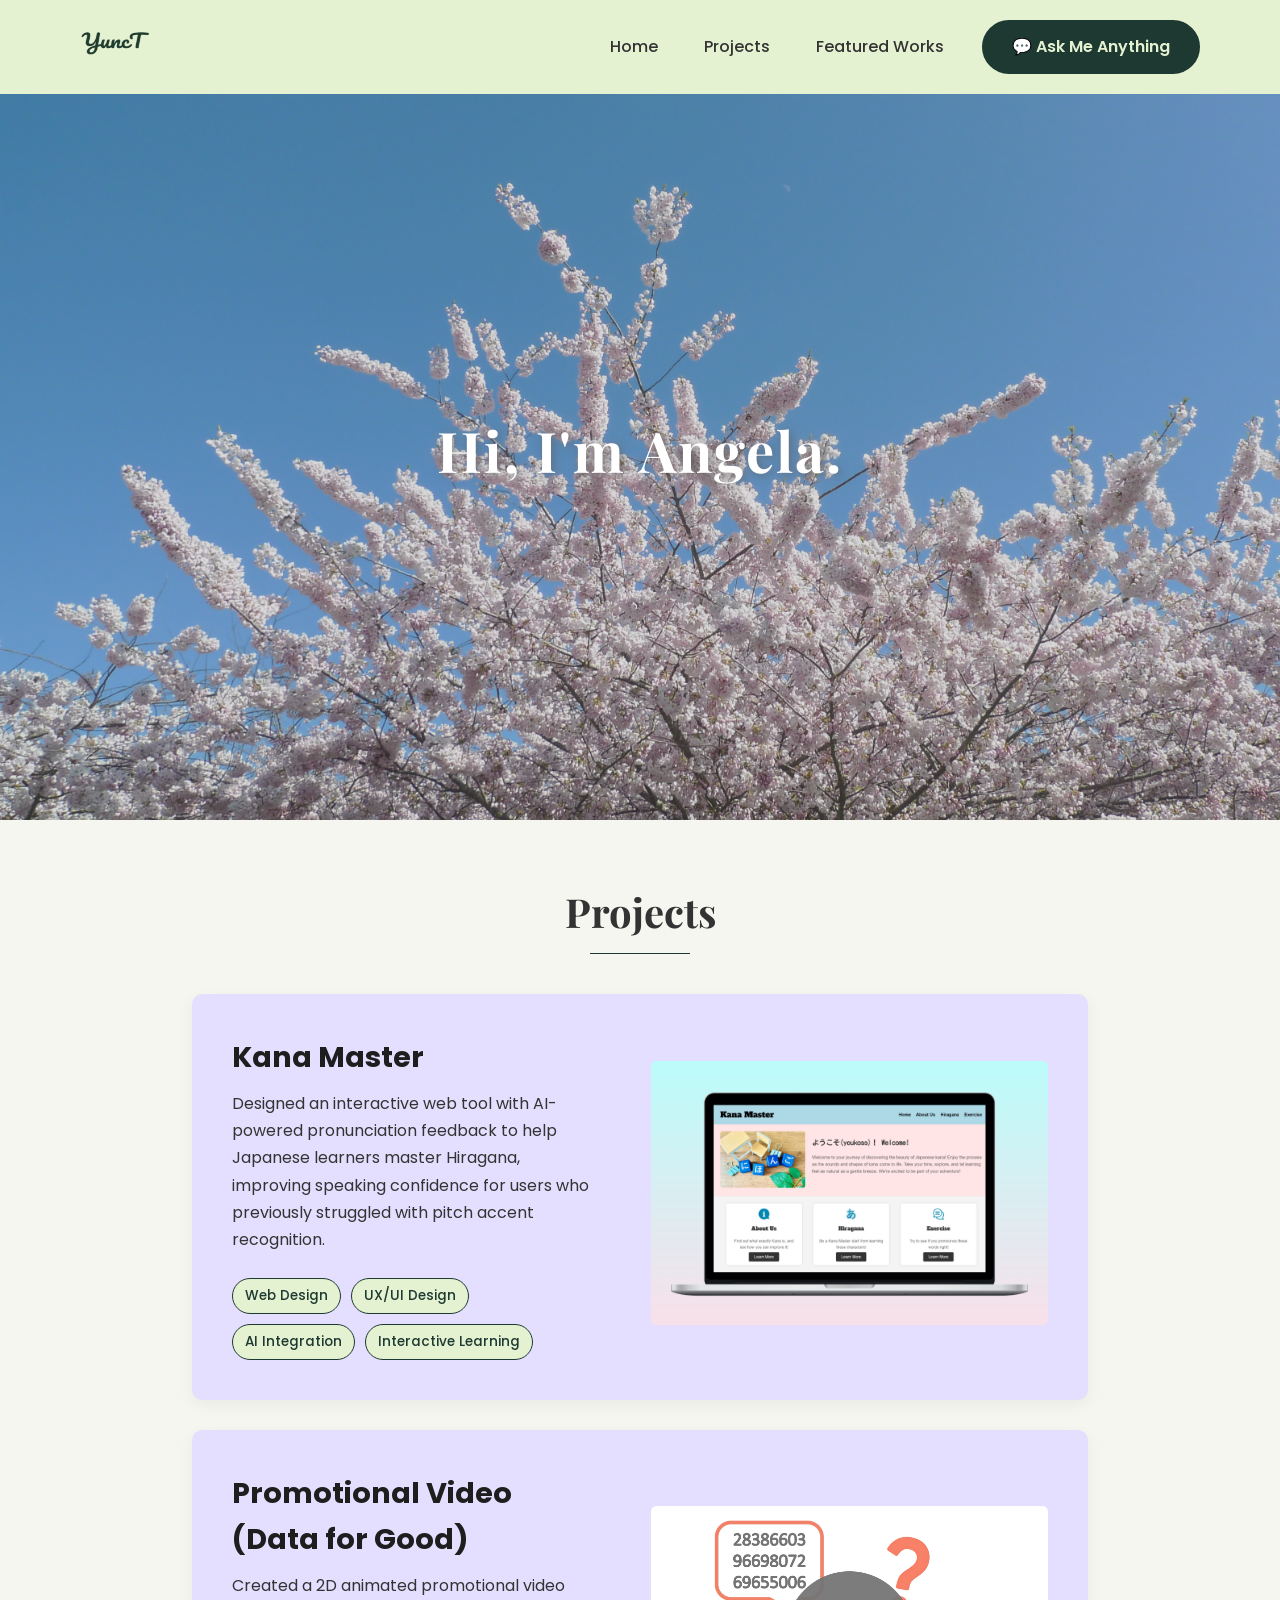
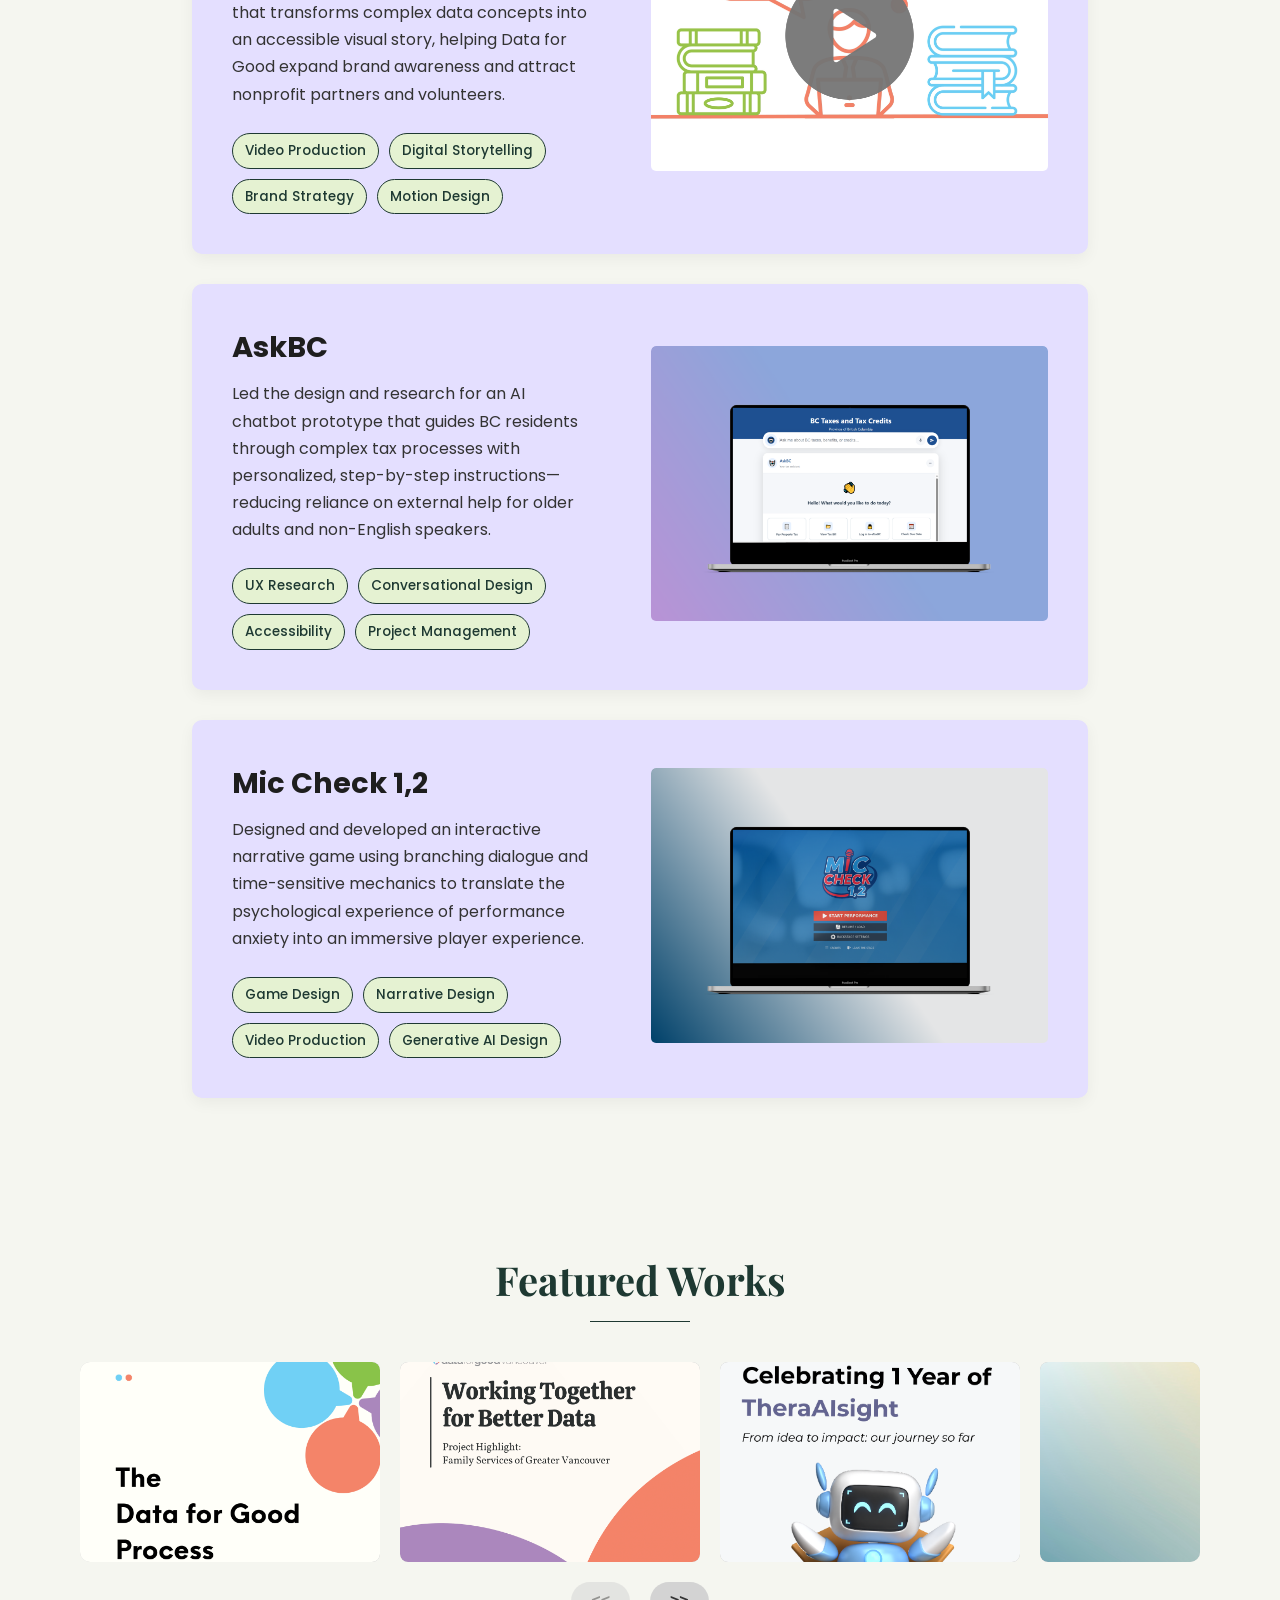
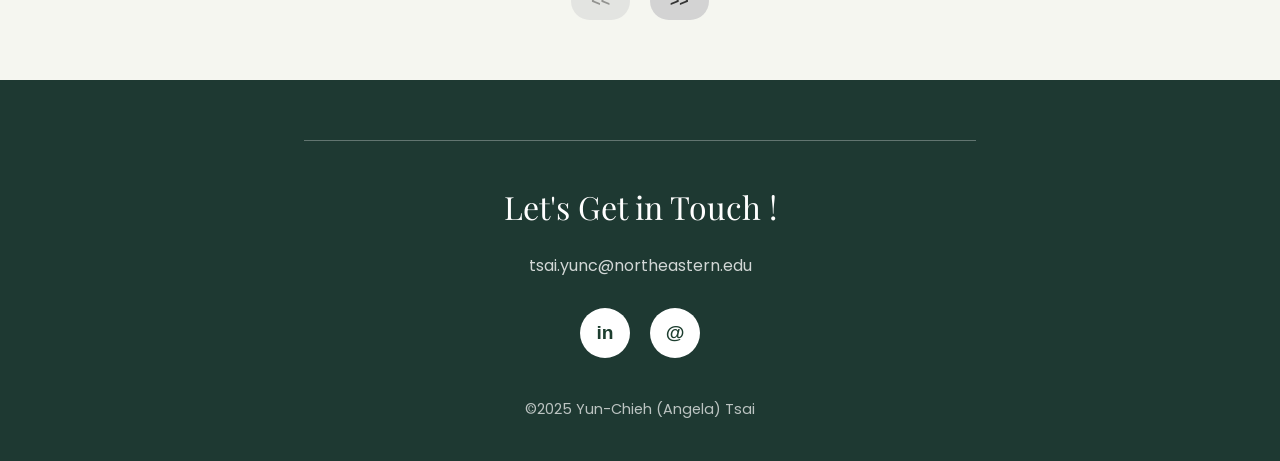
==== index.html @ 4c298e4b "Add AI chatbot feature with resume and LinkedIn integration" ====
<!DOCTYPE html>
<html lang="en">
<head>
    <meta charset="UTF-8">
    <meta name="viewport" content="width=device-width, initial-scale=1.0">
    <title>Yun-Chieh (Angela) Portfolio</title>
    <link rel="stylesheet" href="index_style.css">
    <link rel="stylesheet" href="https://fonts.googleapis.com/css2?family=Playfair+Display:wght@400;500;600;700&family=Poppins:wght@300;400;500;600&display=swap">
</head>
<body>
    <!-- Navigation -->
    <header>
        <div class="logo"><a href="index.html"><img src="Pic/logo_yt.png" alt="YuncT"></a></div>
        <nav>
            <ul>
                <li><a href="index.html">Home</a></li>
                <li><a href="#projects">Projects</a></li>
                <li><a href="#featured-works">Featured Works</a></li>
            </ul>
            <a href="about/chatbot.html" class="cta-nav-button">💬 Ask Me Anything</a>
        </nav>
    </header>

    <!-- Hero Section -->
    <section id="hero" class="hero">
        <div class="hero-content">
            <h1>Hi, I'm Angela.</h1>
        </div>
    </section>

    <!-- Projects Section -->
    <section id="projects" class="projects">
        <h2>Projects</h2>
        
<!-- Project 1: Kana Master -->
<div class="project-card animate-on-scroll">
    <div class="project-info">
        <h3>Kana Master</h3>
        <p>Designed an interactive web tool with AI-powered pronunciation feedback to help Japanese learners master Hiragana, improving speaking confidence for users who previously struggled with pitch accent recognition.</p>
        <div class="project-tags">
            <span class="tag">Web Design</span>
            <span class="tag">UX/UI Design</span>
            <span class="tag">AI Integration</span>
            <span class="tag">Interactive Learning</span>
        </div>
    </div>
    <div class="project-image">
        <div class="image-overlay">
            <img src="Pic/kanamaster.png" alt="Kana Master Web">
            <div class="overlay-content">
                <a href="project1/project1.html" class="overlay-btn">View Project</a>
            </div>
        </div>
    </div>
</div>

<!-- Project 2: Promotional Video (Data for Good) -->
<div class="project-card animate-on-scroll">
    <div class="project-info">
        <h3>Promotional Video<br>(Data for Good)</h3>
        <p>Created a 2D animated promotional video that transforms complex data concepts into an accessible visual story, helping Data for Good expand brand awareness and attract nonprofit partners and volunteers.</p>
        <div class="project-tags">
            <span class="tag">Video Production</span>
            <span class="tag">Digital Storytelling</span>
            <span class="tag">Brand Strategy</span>
            <span class="tag">Motion Design</span>
        </div>
    </div>
    <div class="project-image">
        <div class="image-overlay">
            <img src="Pic/promotional_ani.png" alt="Promotional Video">
            <div class="overlay-content">
                <a href="project2/project2.html" class="overlay-btn">View Project</a>
            </div>
        </div>
    </div>
</div>

<!-- Project 3: AskBC -->
<div class="project-card animate-on-scroll">
    <div class="project-info">
        <h3>AskBC</h3>
        <p>Led the design and research for an AI chatbot prototype that guides BC residents through complex tax processes with personalized, step-by-step instructions—reducing reliance on external help for older adults and non-English speakers.</p>
        <div class="project-tags">
            <span class="tag">UX Research</span>
            <span class="tag">Conversational Design</span>
            <span class="tag">Accessibility</span>
            <span class="tag">Project Management</span>
        </div>
    </div>
    <div class="project-image">
        <div class="image-overlay">
            <img src="project3/askbc.png" alt="AskBC">
            <div class="overlay-content">
                <a href="project3/project3.html" class="overlay-btn">View Project</a>
            </div>
        </div>
    </div>
</div>

<!-- Project 4: Mic Check 1,2 -->
<div class="project-card animate-on-scroll">
    <div class="project-info">
        <h3>Mic Check 1,2</h3>
        <p>Designed and developed an interactive narrative game using branching dialogue and time-sensitive mechanics to translate the psychological experience of performance anxiety into an immersive player experience.</p>
        <div class="project-tags">
            <span class="tag">Game Design</span>
            <span class="tag">Narrative Design</span>
            <span class="tag">Video Production</span>
            <span class="tag">Generative AI Design</span>
        </div>
    </div>
    <div class="project-image">
        <div class="image-overlay">
            <img src="project4/mic_check.png" alt="Mic Check 1,2">
            <div class="overlay-content">
                <a href="project4/project4.html" class="overlay-btn">View Project</a>
            </div>
        </div>
    </div>
</div>

    </section>

    <!-- Featured Works Section -->
    <section id="featured-works" class="featured-works">
        <h2>Featured Works</h2>
        
        <div class="works-carousel">
            <div class="carousel-container">
                <div class="works-track" id="worksTrack">
                    <!-- Works will be dynamically generated -->
                </div>
            </div>
            
            <div class="carousel-navigation">
                <button class="nav-btn prev-btn" id="prevBtn"><<</button>
                <button class="nav-btn next-btn" id="nextBtn">>></button>
            </div>
        </div>
    </section>

    <!-- Featured Works Modal -->
    <div class="modal-overlay" id="modalOverlay">
        <div class="modal-content">
            <button class="modal-close" id="modalClose">×</button>
            
            <div class="modal-main">
                <div class="modal-left">
                    <div class="modal-image-container">
                        <img class="modal-image" id="modalImage" src="" alt="">
                        <button class="image-nav prev-image" id="prevImage">‹</button>
                        <button class="image-nav next-image" id="nextImage">›</button>
                    </div>
                </div>
                
                <div class="modal-right">
                    <h3 class="modal-title" id="modalTitle"></h3>
                    <div class="client-pill">Linkedin Post</div>
                    <p class="modal-description" id="modalDescription"></p>
                    
                    <a class="modal-link" id="modalLink" href="" target="_blank"></a>
                </div>
            </div>
            
            <div class="modal-bottom">
                <button class="modal-nav prev-work" id="prevWork"><< Prev Work</button>
                <button class="modal-nav next-work" id="nextWork">Next Work >></button>
            </div>
        </div>
    </div>

    <!-- Footer -->
    <footer>
        <div class="footer-divider"></div>
        <h3>Let's Get in Touch !</h3>
        <div class="email">tsai.yunc@northeastern.edu</div>
        <div class="social-links">
            <a href="https://www.linkedin.com/in/yun-chieh-angela-tsai-b6687b327" class="social-link linkedin-icon">in</a>
            <a href="mailto:tsai.yunc@northeastern.edu" class="social-link email-icon">@</a>
        </div>
        <div class="copyright">©2025 Yun-Chieh (Angela) Tsai</div>
    </footer>

    <script src="autohideheader.js"></script>
    <script src="scrollanimation.js"></script>
    <script src="featured-works.js"></script>
</body>
</html>
---- index_style.css ----
/* Global Styles */
* {
    margin: 0;
    padding: 0;
    box-sizing: border-box;
}

body {
    font-family: 'Poppins', sans-serif;
    line-height: 1.6;
    color: #333;
    max-width: 1920px;
    margin: 0 auto;
    background-color: #f5f6f0;
}

h1, h2 {
    font-family: 'Playfair Display', serif;
    font-weight: 700;
}

ul {
    list-style-type: none;
}

a {
    text-decoration: none;
    color: inherit;
}

/* Header and Navigation */
header {
    display: flex;
    justify-content: space-between;
    align-items: center;
    padding: 20px 80px;
    background-color:  #e5f2d2;
    position: fixed;
    width: 100%;
    top: 0;
    z-index: 100;
    transition: top 0.3s ease-in-out;
}

.header--hidden {
    top: -100px;
}

.logo {
    font-family: 'Playfair Display', serif;
    font-size: 24px;
    font-weight: 700;
    font-style: italic;
    color: #1e3932;
}

.logo img {
    width: 70px;
    height: 30px;
    align-items: center;
    justify-content: center;
}

nav {
    display: flex;
    align-items: center;
    gap: 30px;  /* nav links 和 CTA button 之間的間距 */
}

nav ul {
    display: flex;
    gap: 30px;
}

nav ul li a {
    padding: 8px;
    font-weight: 500;
}

nav ul li a:hover {
    color: #1e3932;
}

.cta-nav-button {
    background-color: #1e3932;
    color: #e5f2d2;
    padding: 12px 28px;
    border-radius: 30px;
    font-weight: 600;
    text-decoration: none;
    border: 2px solid #1e3932;
    transition: all 0.3s ease;
    white-space: nowrap;  
}

.cta-nav-button:hover {
    background-color: #e5f2d2;  
    color: #1e3932; 
    transform: translateY(-2px);
    box-shadow: 0 4px 12px rgba(30, 57, 50, 0.2);
}

/* Hero Section */
.hero {
    height: 100vh;
    display: flex;
    align-items: center;
    justify-content: center;
    background-image: url(Pic/background.jpg);
    background-attachment: fixed; 
    background-size: cover;
    padding: 0 80px;
    position: relative;
}


.hero::before {
    content: '';
    position: absolute;
    top: 0;
    left: 0;
    right: 0;
    bottom: 0;
    background: rgba(110, 110, 110, 0.256); 
    z-index: 1;
}

.hero-content {
    text-align: center;
    position: relative;
    z-index: 2;  
}

.hero h1 {
    font-size: 3.5rem;
    color: #ffffff;
    text-shadow: 2px 2px 8px rgba(100, 100, 100, 0.7);  
    letter-spacing: 2px;
}


/* Projects Section */
.projects {
    padding: 60px 80px;
    background-color: #f5f6f0;
    position: relative;
    z-index: 10; 
    margin-top: -80px;  
}

.projects h2 {
    font-size: 2.5rem;
    margin-bottom: 40px;
    text-align: center;
    position: relative;
    padding-bottom: 10px;
}

.projects h2:after {
    content: "";
    position: absolute;
    bottom: 0;
    left: 50%;
    transform: translateX(-50%);
    width: 100px;
    height: 1px;
    background-color: #1e3932;
}

.project-card {
    width: 80%;         
    max-width: 1000px;   
    margin: 0 auto 30px;
    display: flex;
    background-color: #e4dfff;
    border-radius: 10px;
    overflow: hidden;
    margin-bottom: 30px;
    box-shadow: 0 5px 15px rgba(0, 0, 0, 0.05);
}

.project-info {
    padding: 40px;
    width: 50%;
    display: flex;
    flex-direction: column;
    justify-content: center;
}

.project-info h3 {
    font-family: 'Poppins', sans-serif;
    font-size: 1.8rem;
    font-weight: 700;
    margin-bottom: 10px;
    color: #1e1e1e;
}

.project-info p {
    margin-bottom: 10px;
    color: #333;
    line-height: 1.7;
}

/* Project Tags */
.project-tags {
    display: flex;
    gap: 10px;
    flex-wrap: wrap;
    margin-top: 15px;
}

.tag {
    background-color: #e5f2d2;
    color: #1e3932;
    padding: 6px 12px;
    border-radius: 20px;
    font-size: 0.85rem;
    font-weight: 500;
    border: 1px solid #1e3932;
    transition: all 0.3s ease;
}

.tag:hover {
    background-color: #1e3932;
    color: white;
    transform: translateY(-2px);
}

.project-image {
    width: 50%;
    display: flex;
    align-items: center;
    justify-content: center;
    padding: 20px;
    margin-right: 20px;
}

.image-overlay {
    position: relative;
    overflow: hidden;
    border-radius: 5px;
    cursor: pointer;
}

.image-overlay img {
    max-width: 100%;
    border-radius: 5px;
    transition: transform 0.3s ease;
}

.overlay-content {
    position: absolute;
    top: 0;
    left: 0;
    right: 0;
    bottom: 0;
    background-color: rgba(30, 57, 50, 0.8);
    display: flex;
    align-items: center;
    justify-content: center;
    opacity: 0;
    transition: opacity 0.3s ease;
    border-radius: 5px;
}

.image-overlay:hover .overlay-content {
    opacity: 1;
}

.image-overlay:hover img {
    transform: scale(1.05);
}

.overlay-btn {
    background-color: white;
    color: #1e3932;
    padding: 12px 24px;
    border-radius: 25px;
    font-weight: 600;
    text-decoration: none;
    transition: all 0.3s ease;
    border: 2px solid white;
}

.overlay-btn:hover {
    background-color: transparent;
    color: white;
    transform: translateY(-2px);
}

/* Footer */
footer {
    background-color: #1e3932;
    color: white;
    padding: 60px 80px 40px;
    text-align: center;
}

.footer-divider {
    width: 60%;
    height: 1px;
    background-color: rgba(255, 255, 255, 0.3);
    margin: 0 auto 40px;
}

footer h3 {
    font-family: 'Playfair Display', serif;
    font-size: 2rem;
    margin-bottom: 20px;
    font-weight: 400;
}

.email {
    font-size: 1rem;
    margin-bottom: 30px;
    color: rgba(255, 255, 255, 0.8);
}

.social-links {
    display: flex;
    justify-content: center;
    gap: 20px;
    margin-bottom: 40px;
}

.social-link {
    display: flex;
    align-items: center;
    justify-content: center;
    width: 50px;
    height: 50px;
    background-color: white;
    border-radius: 50%;
    transition: transform 0.3s;
    font-size: 1.2rem;
    font-weight: 700;
    color: #1d3e2f;
}

.social-link:hover {
    transform: scale(1.1);
}

.linkedin-icon {
    font-family: 'Arial', sans-serif;
}

.email-icon {
    font-family: 'Arial', sans-serif;
}

.copyright {
    font-size: 0.9rem;
    color: rgba(255, 255, 255, 0.7);
}


.animate-on-scroll {
    opacity: 0;
    transform: translateY(50px);
    transition: all 0.8s cubic-bezier(0.25, 0.46, 0.45, 0.94);
}

/* Animation Effects */
.animate-on-scroll.animate-in {
    opacity: 1;
    transform: translateY(0);
}

/* 不同的動畫效果 */
.fade-up {
    opacity: 0;
    transform: translateY(60px);
    transition: all 0.8s ease-out;
}

.fade-up.animate-in {
    opacity: 1;
    transform: translateY(0);
}

.fade-left {
    opacity: 0;
    transform: translateX(-60px);
    transition: all 0.8s ease-out;
}

.fade-left.animate-in {
    opacity: 1;
    transform: translateX(0);
}

.fade-right {
    opacity: 0;
    transform: translateX(60px);
    transition: all 0.8s ease-out;
}

.fade-right.animate-in {
    opacity: 1;
    transform: translateX(0);
}

.scale-in {
    opacity: 0;
    transform: scale(0.8);
    transition: all 0.8s ease-out;
}

.scale-in.animate-in {
    opacity: 1;
    transform: scale(1);
}

html {
    scroll-behavior: smooth;
  }

/* Featured Works Section */
.featured-works {
    padding: 60px 80px;
    background-color: #f5f6f0;
    position: relative;
    z-index: 10;
}

.featured-works h2 {
    font-size: 2.5rem;
    margin-bottom: 40px;
    text-align: center;
    position: relative;
    padding-bottom: 10px;
    color: #1e3932;
}

.featured-works h2:after {
    content: "";
    position: absolute;
    bottom: 0;
    left: 50%;
    transform: translateX(-50%);
    width: 100px;
    height: 1px;
    background-color: #1e3932;
}

.works-carousel {
    max-width: 1200px;
    margin: 0 auto;
    position: relative;
}

.carousel-container {
    overflow: hidden;
    border-radius: 10px;
    margin-bottom: 20px;
}

.works-track {
    display: flex;
    transition: transform 0.5s ease;
    gap: 20px;
}

.work-item {
    flex: 0 0 300px;
    height: 200px;
    background-color: #d3d3d3;
    border-radius: 8px;
    position: relative;
    cursor: pointer;
    overflow: hidden;
    transition: transform 0.3s ease;
}

.work-item:hover {
    transform: scale(1.05);
}

.work-item img {
    width: 100%;
    height: 100%;
    object-fit: cover;
    border-radius: 8px;
}

.work-overlay {
    position: absolute;
    top: 0;
    left: 0;
    right: 0;
    bottom: 0;
    background: linear-gradient(to bottom, transparent 0%, rgba(0,0,0,0.7) 100%);
    display: flex;
    align-items: flex-end;
    padding: 20px;
    opacity: 0;
    transition: opacity 0.3s ease;
    border-radius: 8px;
}

.work-item:hover .work-overlay {
    opacity: 1;
}

.work-overlay h4 {
    color: white;
    font-size: 1.1rem;
    font-weight: 600;
    margin: 0;
}

.carousel-navigation {
    display: flex;
    justify-content: center;
    gap: 20px;
}

.nav-btn {
    background-color: #d3d3d3;
    border: none;
    padding: 10px 20px;
    border-radius: 25px;
    cursor: pointer;
    font-size: 1rem;
    font-weight: 600;
    color: #333;
    transition: all 0.3s ease;
}

.nav-btn:hover {
    background-color: #1e3932;
    color: white;
    transform: translateY(-2px);
}

/* Modal Styles */
.modal-overlay {
    position: fixed;
    top: 0;
    left: 0;
    width: 100%;
    height: 100%;
    background-color: rgba(0, 0, 0, 0.8);
    display: none;
    justify-content: center;
    align-items: center;
    z-index: 1000;
    padding: 20px;
}

.modal-overlay.active {
    display: flex;
}

.modal-content {
    background: #f5f6f0;  
    border-radius: 15px;
    max-width: 1000px;
    width: 100%;
    max-height: 95vh;
    overflow: hidden;
    position: relative;
    display: flex;
    flex-direction: column;
}

.modal-close {
    position: absolute;
    top: 20px;
    right: 20px;
    background: none;
    border: none;
    font-size: 2rem;
    color: #666;
    cursor: pointer;
    z-index: 1001;
    transition: color 0.3s ease;
}

.modal-close:hover {
    color: #1e3932;
}

.modal-main {
    display: flex;
    flex-direction: row;
    flex: 1;
    min-height: 500px;
}

.modal-left {
    flex: 0 0 55%;
    position: relative;
    background: white;
    display: flex;
    align-items: center;
    justify-content: center;
}

.modal-image-container {
    position: relative;
    width: 100%;
    height: 100%;
    display: flex;
    align-items: center;
    justify-content: center;
}

.modal-image {
    max-width: 100%;
    max-height: 100%;
    object-fit: contain;
    border-radius: 8px;
}

.image-nav {
    position: absolute;
    top: 50%;
    transform: translateY(-50%);
    background: rgba(0, 0, 0, 0.5);
    color: white;
    border: none;
    width: 40px;
    height: 40px;
    border-radius: 50%;
    cursor: pointer;
    font-size: 1.3rem;
    display: flex;
    align-items: center;
    justify-content: center;
    transition: background 0.3s ease;
    z-index: 10;
}

.image-nav:hover {
    background: rgba(0, 0, 0, 0.8);
}

.prev-image {
    left: 20px;
}

.next-image {
    right: 20px;
}

.modal-right {
    flex: 0 0 45%;
    padding: 40px;
    display: flex;
    flex-direction: column;
    justify-content: flex-start;
    overflow-y: auto;
    max-height: 70vh;
}

.modal-title {
    font-size: 1.8rem;
    font-weight: 700;
    color: #1e1e1e;
    margin-bottom: 20px;
    font-family: 'Poppins', sans-serif;
}

.modal-description {
    color: #333;
    line-height: 1.7;
    margin-bottom: 25px;
    font-size: 1rem;
}

.modal-link {
    color: #1e3932;
    text-decoration: none;
    font-weight: 600;
    transition: color 0.3s ease;
}

.modal-link:hover {
    color: #2d5a47;
    text-decoration: underline;
}

.modal-bottom {
    display: flex;
    justify-content: center;
    gap: 20px;
    padding: 20px;
    background-color: #f8f9fa;
    border-top: 1px solid #e9ecef;
}

.modal-nav {
    background-color: #1e3932;
    color: white;
    border: none;
    padding: 12px 24px;
    border-radius: 25px;
    cursor: pointer;
    font-weight: 600;
    transition: all 0.3s ease;
}

.modal-nav:hover {
    background-color: #2d5a47;
    transform: translateY(-2px);
}

.modal-nav:disabled {
    background-color: #ccc;
    cursor: not-allowed;
    transform: none;
}

.fw-desc {
    white-space: pre-line;
  }

.modal-right .client-pill {
    display: inline-block;
    background-color: #e7f7e0;
    color: #333;
    font-size: 0.95rem;
    font-weight: 500;
    padding: 6px 16px;
    border-radius: 30px;
    margin-bottom: 18px;
    width: fit-content;
}

.modal-right .modal-link {
    margin-top: 12px;
}

/* Responsive Modal */
@media (max-width: 768px) {
    .modal-content {
        max-width: 95vw;
        max-height: 95vh;
    }
    
    .modal-main {
        flex-direction: column;
    }
    
    .modal-left {
        flex: 0 0 auto;
        min-height: 250px;
        max-height: 40vh;
    }
    
    .modal-right {
        flex: 1;
        padding: 20px;
        max-height: 50vh;
    }
    
    .modal-title {
        font-size: 1.5rem;
    }
    
    .modal-bottom {
        flex-direction: column;
        gap: 10px;
    }
}

/* Responsive Design */
@media (max-width: 1024px) {
    .hero {
        padding: 0 40px;
    }

    .projects, .experience, .featured-works {
        padding: 60px 40px;
    }

    .project-card {
        flex-direction: column;
    }

    .project-info, .project-image {
        width: 100%;
    }
}

@media (max-width: 768px) {
    header {
        padding: 20px 40px;
    }

    .hero h1 {
        font-size: 2.5rem;
    }
    
    nav ul {
        gap: 20px;
    }

    .projects h2, .experience h2, .featured-works h2 {
        font-size: 2rem;
    }

    .project-info {
        padding: 30px;
    }

    footer {
        padding: 40px;
    }
}

@media (max-width: 480px) {
    header {
        flex-direction: column;
        gap: 20px;
    }

    .hero h1 {
        font-size: 2rem;
    }

    .project-info h3 {
        font-size: 1.5rem;
    }
}
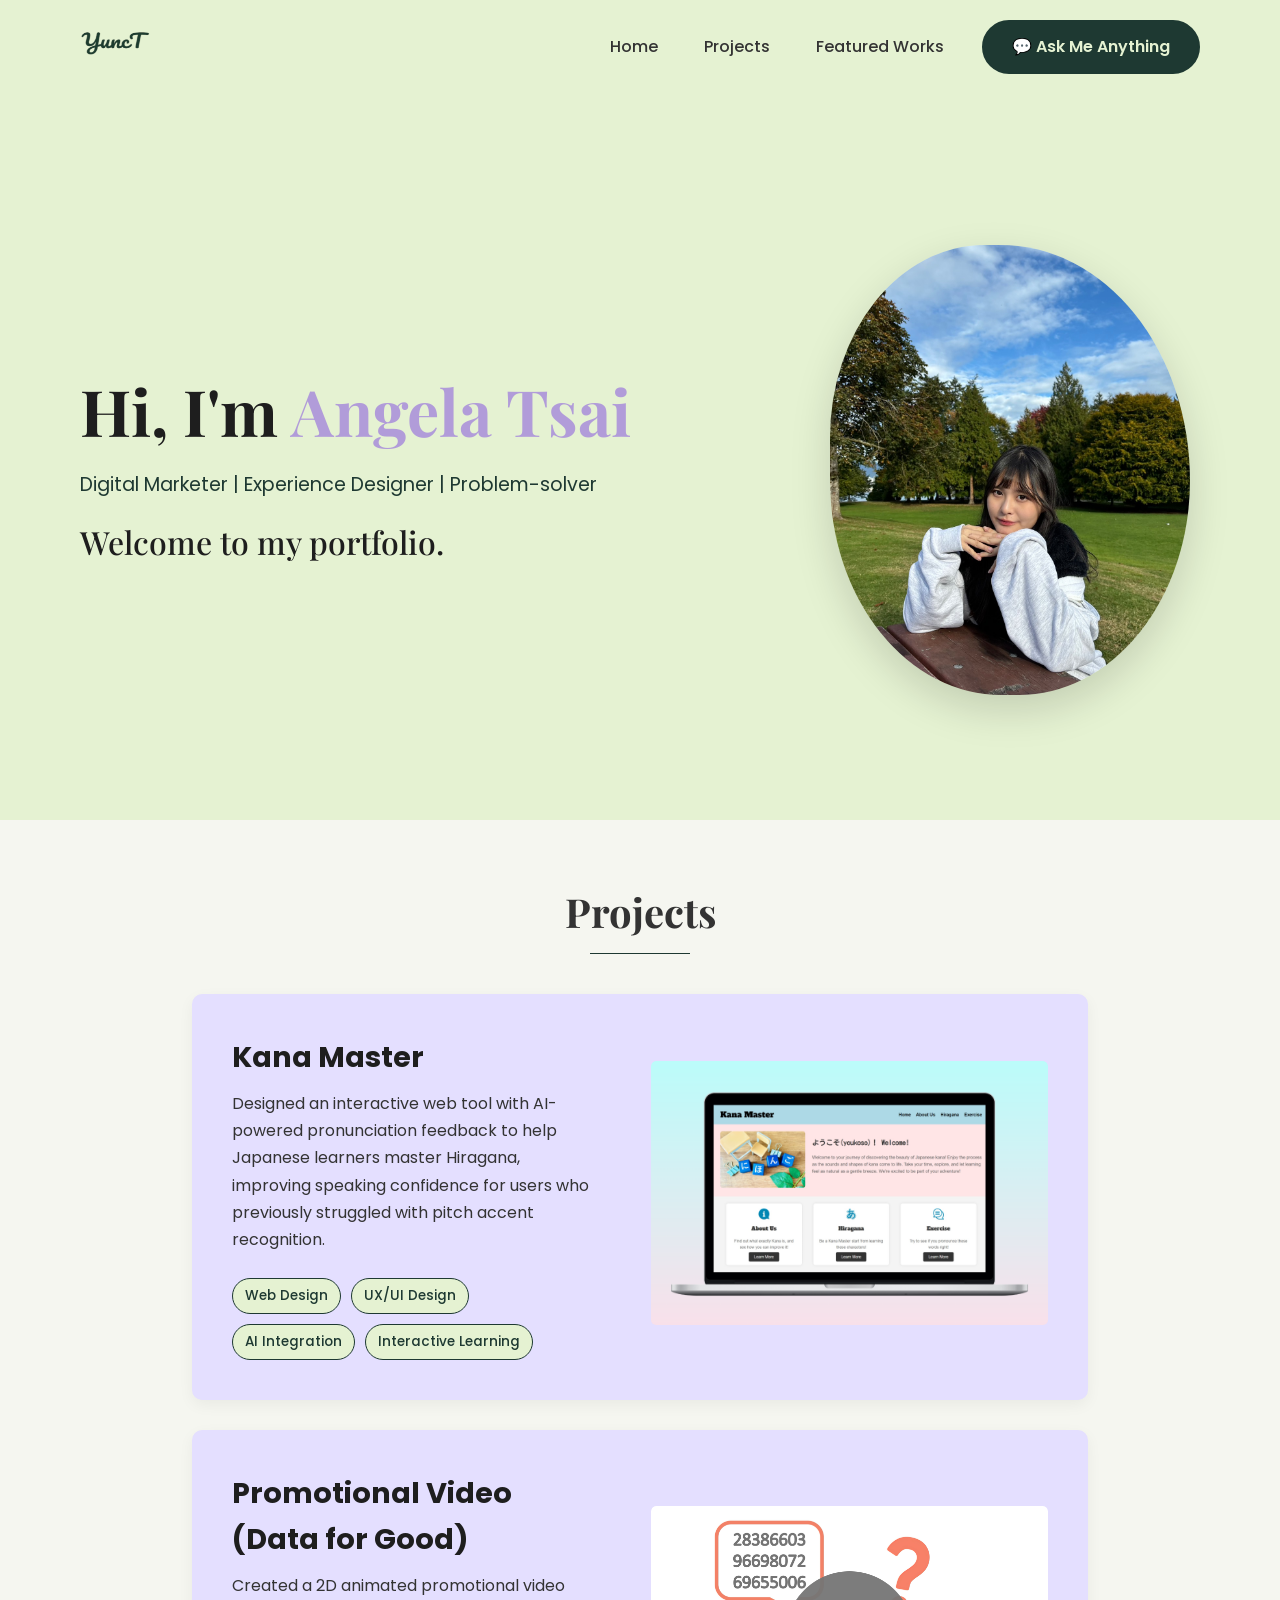
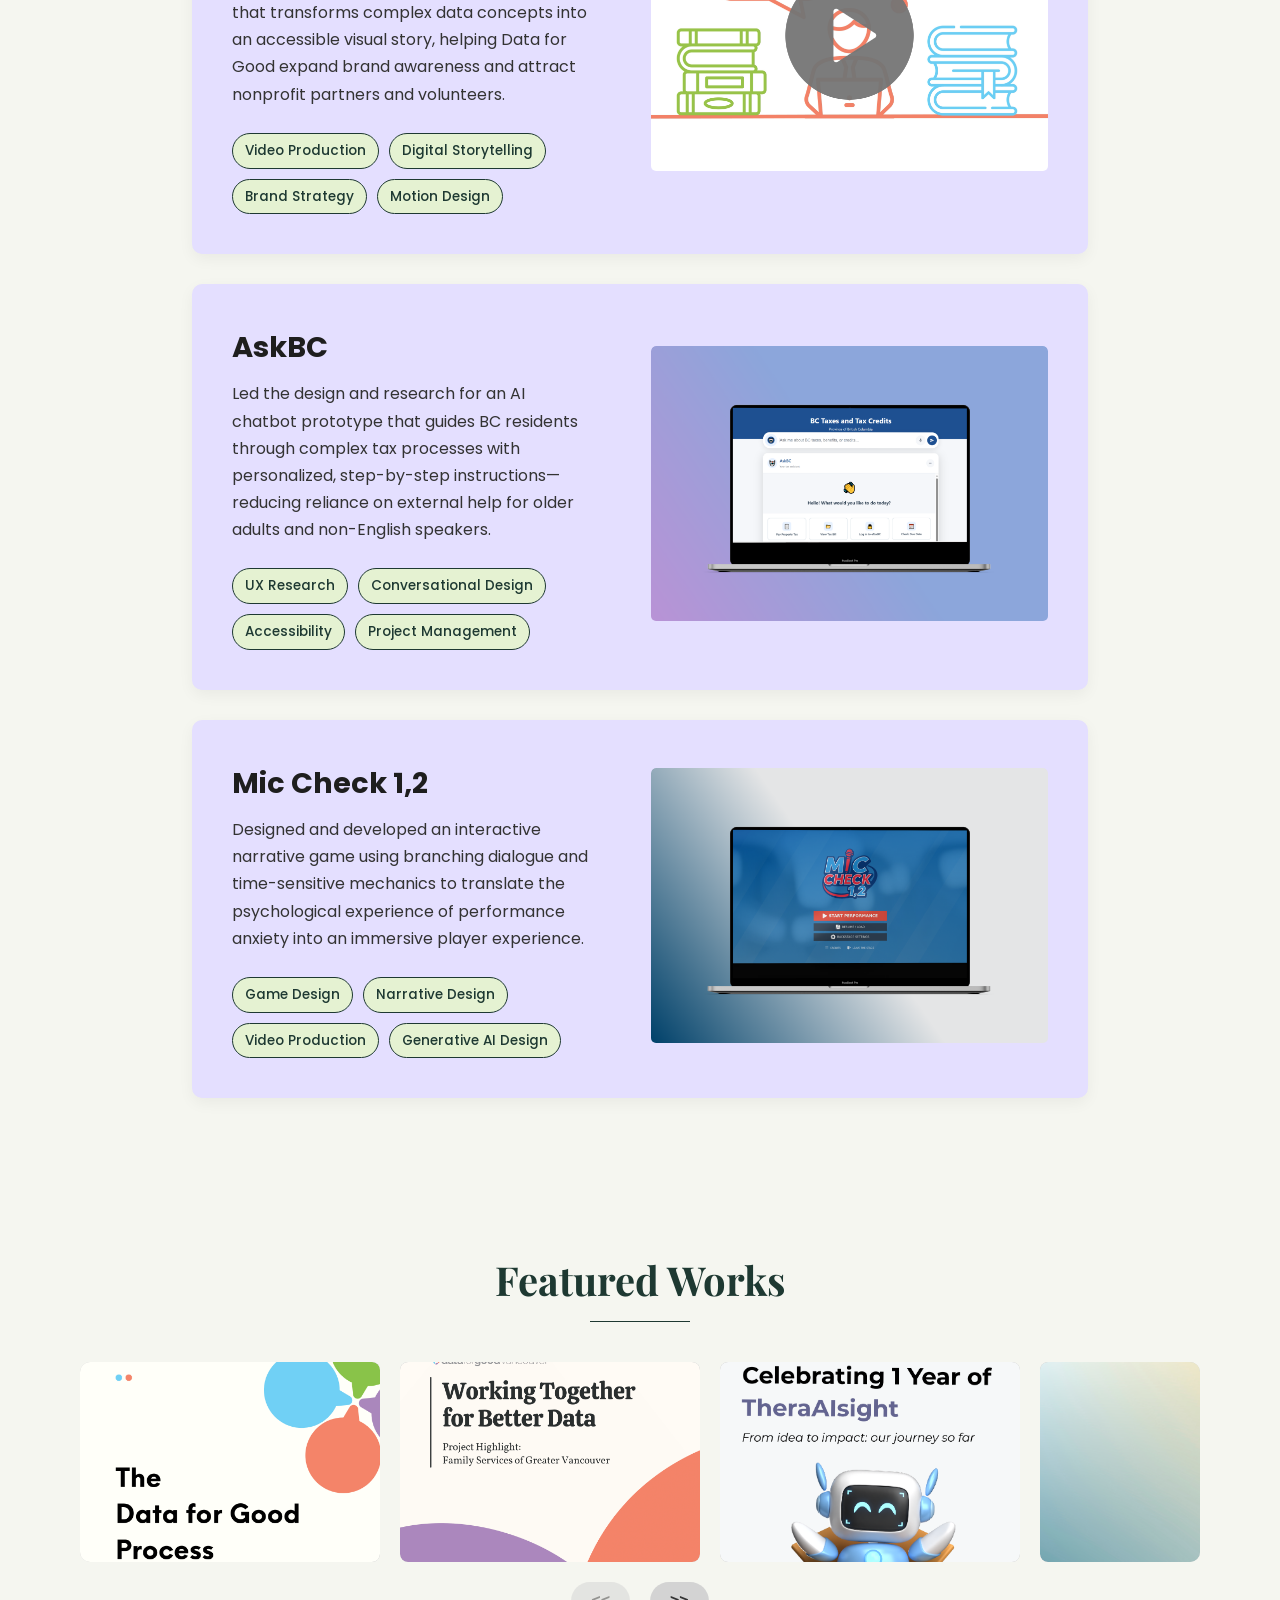
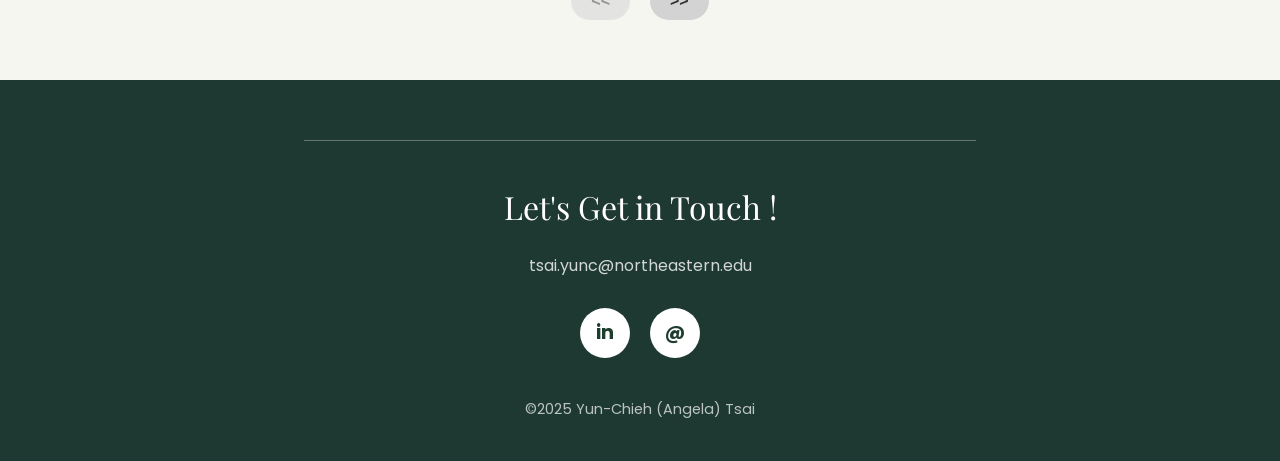
==== commit e961b8c5: "Index hero section redesign and AI chatbot output iteration" ====
--- a/index.html
+++ b/index.html
@@ -4,6 +4,7 @@
     <meta charset="UTF-8">
     <meta name="viewport" content="width=device-width, initial-scale=1.0">
     <title>Yun-Chieh (Angela) Portfolio</title>
+    <link rel="icon" type="image/x-icon" href="../Pic/favicon.png">
     <link rel="stylesheet" href="index_style.css">
     <link rel="stylesheet" href="https://fonts.googleapis.com/css2?family=Playfair+Display:wght@400;500;600;700&family=Poppins:wght@300;400;500;600&display=swap">
 </head>
@@ -21,12 +22,19 @@
         </nav>
     </header>
 
-    <!-- Hero Section -->
-    <section id="hero" class="hero">
-        <div class="hero-content">
-            <h1>Hi, I'm Angela.</h1>
+   <!-- Hero Section -->
+<section id="hero" class="hero">
+    <div class="hero-content">
+        <div class="hero-text">
+            <h1>Hi, I'm <span class="highlight-name">Angela Tsai</span></h1>
+            <p class="hero-subtitle">Digital Marketer | Experience Designer | Problem-solver</p>
+            <p class="hero-welcome">Welcome to my portfolio.</p>
         </div>
-    </section>
+        <div class="hero-image">
+            <img src="Pic/profile.jpg" alt="Angela Tsai">
+        </div>
+    </div>
+</section>
 
     <!-- Projects Section -->
     <section id="projects" class="projects">
--- a/index_style.css
+++ b/index_style.css
@@ -34,7 +34,7 @@
     justify-content: space-between;
     align-items: center;
     padding: 20px 80px;
-    background-color:  #e5f2d2;
+    background-color: #e5f2d2;
     position: fixed;
     width: 100%;
     top: 0;
@@ -64,7 +64,7 @@
 nav {
     display: flex;
     align-items: center;
-    gap: 30px;  /* nav links 和 CTA button 之間的間距 */
+    gap: 30px;
 }
 
 nav ul {
@@ -75,6 +75,7 @@
 nav ul li a {
     padding: 8px;
     font-weight: 500;
+    transition: color 0.3s ease;
 }
 
 nav ul li a:hover {
@@ -90,62 +91,109 @@
     text-decoration: none;
     border: 2px solid #1e3932;
     transition: all 0.3s ease;
-    white-space: nowrap;  
+    white-space: nowrap;
 }
 
 .cta-nav-button:hover {
-    background-color: #e5f2d2;  
-    color: #1e3932; 
+    background-color: #e5f2d2;
+    color: #1e3932;
     transform: translateY(-2px);
     box-shadow: 0 4px 12px rgba(30, 57, 50, 0.2);
 }
 
 /* Hero Section */
 .hero {
-    height: 100vh;
-    display: flex;
-    align-items: center;
-    justify-content: center;
-    background-image: url(Pic/background.jpg);
-    background-attachment: fixed; 
-    background-size: cover;
-    padding: 0 80px;
+    min-height: 100vh;
+    display: flex;
+    align-items: center;
+    justify-content: center;
+    background-color: #e5f2d2;
+    padding: 140px 80px 100px;  /* ⬅️ 上 140px, 下 100px */
     position: relative;
 }
 
-
-.hero::before {
-    content: '';
-    position: absolute;
-    top: 0;
-    left: 0;
-    right: 0;
-    bottom: 0;
-    background: rgba(110, 110, 110, 0.256); 
-    z-index: 1;
-}
-
 .hero-content {
-    text-align: center;
-    position: relative;
-    z-index: 2;  
+    max-width: 1200px;
+    width: 100%;
+    display: flex;
+    align-items: center;
+    justify-content: space-between;
+    gap: 80px;
+}
+
+.hero-text {
+    flex: 1;
+    max-width: 600px;
+    animation: fadeInUp 1s ease;
 }
 
 .hero h1 {
-    font-size: 3.5rem;
-    color: #ffffff;
-    text-shadow: 2px 2px 8px rgba(100, 100, 100, 0.7);  
-    letter-spacing: 2px;
-}
-
+    font-size: 4rem;
+    color: #1e1e1e;
+    line-height: 1.2;
+    margin-bottom: 20px;
+    font-weight: 700;
+}
+
+.highlight-name {
+    color: #b19cd9;
+}
+
+.hero-subtitle {
+    font-size: 1.2rem;
+    color: #1e3932;
+    margin-bottom: 15px;
+    font-weight: 400;
+    font-family: 'Poppins', sans-serif;
+}
+
+.hero-welcome {
+    font-size: 2rem;
+    color: #1e1e1e;
+    font-family: 'Playfair Display', serif;
+    font-weight: 500;
+}
+
+.hero-image {
+    flex: 0 0 380px;  /* ⬅️ 稍微縮小 flex-basis */
+    display: flex;
+    justify-content: center;
+    align-items: center;
+}
+
+.hero-image img {
+    width: 360px;   /* ⬅️ 稍微縮小 */
+    height: 450px;
+    border-radius: 45% 55% 50% 50%;
+    object-fit: cover;
+    box-shadow: 0 15px 40px rgba(0, 0, 0, 0.15);
+    animation: fadeIn 1.2s ease;
+}
+
+/* Animations */
+@keyframes fadeInUp {
+    from {
+        opacity: 0;
+        transform: translateY(30px);
+    }
+    to {
+        opacity: 1;
+        transform: translateY(0);
+    }
+}
+
+@keyframes fadeIn {
+    from { opacity: 0; }
+    to { opacity: 1; }
+}
 
 /* Projects Section */
 .projects {
     padding: 60px 80px;
     background-color: #f5f6f0;
     position: relative;
-    z-index: 10; 
-    margin-top: -80px;  
+    z-index: 10;
+    margin-top: -80px;
 }
 
 .projects h2 {
@@ -168,14 +216,13 @@
 }
 
 .project-card {
-    width: 80%;         
-    max-width: 1000px;   
+    width: 80%;
+    max-width: 1000px;
     margin: 0 auto 30px;
     display: flex;
     background-color: #e4dfff;
     border-radius: 10px;
     overflow: hidden;
-    margin-bottom: 30px;
     box-shadow: 0 5px 15px rgba(0, 0, 0, 0.05);
 }
 
@@ -287,134 +334,6 @@
     color: white;
     transform: translateY(-2px);
 }
-
-/* Footer */
-footer {
-    background-color: #1e3932;
-    color: white;
-    padding: 60px 80px 40px;
-    text-align: center;
-}
-
-.footer-divider {
-    width: 60%;
-    height: 1px;
-    background-color: rgba(255, 255, 255, 0.3);
-    margin: 0 auto 40px;
-}
-
-footer h3 {
-    font-family: 'Playfair Display', serif;
-    font-size: 2rem;
-    margin-bottom: 20px;
-    font-weight: 400;
-}
-
-.email {
-    font-size: 1rem;
-    margin-bottom: 30px;
-    color: rgba(255, 255, 255, 0.8);
-}
-
-.social-links {
-    display: flex;
-    justify-content: center;
-    gap: 20px;
-    margin-bottom: 40px;
-}
-
-.social-link {
-    display: flex;
-    align-items: center;
-    justify-content: center;
-    width: 50px;
-    height: 50px;
-    background-color: white;
-    border-radius: 50%;
-    transition: transform 0.3s;
-    font-size: 1.2rem;
-    font-weight: 700;
-    color: #1d3e2f;
-}
-
-.social-link:hover {
-    transform: scale(1.1);
-}
-
-.linkedin-icon {
-    font-family: 'Arial', sans-serif;
-}
-
-.email-icon {
-    font-family: 'Arial', sans-serif;
-}
-
-.copyright {
-    font-size: 0.9rem;
-    color: rgba(255, 255, 255, 0.7);
-}
-
-
-.animate-on-scroll {
-    opacity: 0;
-    transform: translateY(50px);
-    transition: all 0.8s cubic-bezier(0.25, 0.46, 0.45, 0.94);
-}
-
-/* Animation Effects */
-.animate-on-scroll.animate-in {
-    opacity: 1;
-    transform: translateY(0);
-}
-
-/* 不同的動畫效果 */
-.fade-up {
-    opacity: 0;
-    transform: translateY(60px);
-    transition: all 0.8s ease-out;
-}
-
-.fade-up.animate-in {
-    opacity: 1;
-    transform: translateY(0);
-}
-
-.fade-left {
-    opacity: 0;
-    transform: translateX(-60px);
-    transition: all 0.8s ease-out;
-}
-
-.fade-left.animate-in {
-    opacity: 1;
-    transform: translateX(0);
-}
-
-.fade-right {
-    opacity: 0;
-    transform: translateX(60px);
-    transition: all 0.8s ease-out;
-}
-
-.fade-right.animate-in {
-    opacity: 1;
-    transform: translateX(0);
-}
-
-.scale-in {
-    opacity: 0;
-    transform: scale(0.8);
-    transition: all 0.8s ease-out;
-}
-
-.scale-in.animate-in {
-    opacity: 1;
-    transform: scale(1);
-}
-
-html {
-    scroll-behavior: smooth;
-  }
 
 /* Featured Works Section */
 .featured-works {
@@ -528,10 +447,15 @@
     transition: all 0.3s ease;
 }
 
-.nav-btn:hover {
+.nav-btn:hover:not(:disabled) {
     background-color: #1e3932;
     color: white;
     transform: translateY(-2px);
+}
+
+.nav-btn:disabled {
+    opacity: 0.5;
+    cursor: not-allowed;
 }
 
 /* Modal Styles */
@@ -554,7 +478,7 @@
 }
 
 .modal-content {
-    background: #f5f6f0;  
+    background: #f5f6f0;
     border-radius: 15px;
     max-width: 1000px;
     width: 100%;
@@ -702,7 +626,7 @@
     transition: all 0.3s ease;
 }
 
-.modal-nav:hover {
+.modal-nav:hover:not(:disabled) {
     background-color: #2d5a47;
     transform: translateY(-2px);
 }
@@ -715,7 +639,7 @@
 
 .fw-desc {
     white-space: pre-line;
-  }
+}
 
 .modal-right .client-pill {
     display: inline-block;
@@ -733,8 +657,289 @@
     margin-top: 12px;
 }
 
-/* Responsive Modal */
+/* Footer */
+footer {
+    background-color: #1e3932;
+    color: white;
+    padding: 60px 80px 40px;
+    text-align: center;
+}
+
+.footer-divider {
+    width: 60%;
+    height: 1px;
+    background-color: rgba(255, 255, 255, 0.3);
+    margin: 0 auto 40px;
+}
+
+footer h3 {
+    font-family: 'Playfair Display', serif;
+    font-size: 2rem;
+    margin-bottom: 20px;
+    font-weight: 400;
+}
+
+.email {
+    font-size: 1rem;
+    margin-bottom: 30px;
+    color: rgba(255, 255, 255, 0.8);
+}
+
+.social-links {
+    display: flex;
+    justify-content: center;
+    gap: 20px;
+    margin-bottom: 40px;
+}
+
+.social-link {
+    display: flex;
+    align-items: center;
+    justify-content: center;
+    width: 50px;
+    height: 50px;
+    background-color: white;
+    border-radius: 50%;
+    transition: transform 0.3s;
+    font-size: 1.2rem;
+    font-weight: 700;
+    color: #1d3e2f;
+}
+
+.social-link:hover {
+    transform: scale(1.1);
+}
+
+.copyright {
+    font-size: 0.9rem;
+    color: rgba(255, 255, 255, 0.7);
+}
+
+/* Animation Effects */
+.animate-on-scroll {
+    opacity: 0;
+    transform: translateY(50px);
+    transition: all 0.8s cubic-bezier(0.25, 0.46, 0.45, 0.94);
+}
+
+.animate-on-scroll.animate-in {
+    opacity: 1;
+    transform: translateY(0);
+}
+
+.fade-up {
+    opacity: 0;
+    transform: translateY(60px);
+    transition: all 0.8s ease-out;
+}
+
+.fade-up.animate-in {
+    opacity: 1;
+    transform: translateY(0);
+}
+
+.scale-in {
+    opacity: 0;
+    transform: scale(0.8);
+    transition: all 0.8s ease-out;
+}
+
+.scale-in.animate-in {
+    opacity: 1;
+    transform: scale(1);
+}
+
+html {
+    scroll-behavior: smooth;
+}
+
+/* ========================================
+   RESPONSIVE DESIGN
+   ======================================== */
+
+/* Tablet (1024px and below) */
+@media (max-width: 1024px) {
+    header {
+        padding: 15px 40px;
+    }
+    
+    .logo img {
+        width: 60px;
+        height: 26px;
+    }
+    
+    nav {
+        gap: 20px;
+    }
+    
+    nav ul {
+        gap: 20px;
+    }
+    
+    nav ul li a {
+        font-size: 0.95rem;
+    }
+    
+    .cta-nav-button {
+        padding: 10px 20px;
+        font-size: 0.9rem;
+    }
+
+    .hero {
+        padding: 130px 40px 80px;
+    }
+    
+    .hero-content {
+        gap: 60px;
+    }
+    
+    .hero h1 {
+        font-size: 3.5rem;
+    }
+    
+    .hero-subtitle {
+        font-size: 1.1rem;
+    }
+    
+    .hero-welcome {
+        font-size: 1.6rem;
+    }
+    
+    .hero-image {
+        flex: 0 0 330px;
+    }
+    
+    .hero-image img {
+        width: 310px;
+        height: 390px;
+        border-radius: 45% 55% 50% 50%;
+    }
+
+
+    .projects,
+    .featured-works {
+        padding: 60px 40px;
+    }
+
+    .project-card {
+        flex-direction: column;
+        width: 90%;
+    }
+
+    .project-info,
+    .project-image {
+        width: 100%;
+    }
+    
+    .project-image {
+        margin-right: 0;
+    }
+    
+    footer {
+        padding: 50px 40px 30px;
+    }
+}
+
+/* Mobile Large (768px and below) */
 @media (max-width: 768px) {
+    header {
+        padding: 15px 20px;
+    }
+    
+    .logo img {
+        width: 55px;
+        height: 24px;
+    }
+    
+    /* Hide nav links, only show CTA button */
+    nav ul {
+        display: none;
+    }
+    
+    nav {
+        gap: 0;
+    }
+    
+    .cta-nav-button {
+        padding: 10px 18px;
+        font-size: 0.85rem;
+    }
+
+    .hero {
+        min-height: auto;
+        padding: 110px 20px 70px;  /* ⬅️ 增加底部空間 */
+    }
+    
+    .hero-content {
+        flex-direction: column-reverse;
+        gap: 40px;
+        text-align: center;
+    }
+    
+    .hero-text {
+        max-width: 100%;
+    }
+    
+    .hero h1 {
+        font-size: 2.5rem;
+    }
+    
+    .hero-subtitle {
+        font-size: 1rem;
+    }
+    
+    .hero-welcome {
+        font-size: 1.4rem;
+    }
+    
+    .hero-image {
+        flex: 0 0 260px;
+    }
+    
+    .hero-image img {
+        width: 240px;
+        height: 300px;
+        border-radius: 45% 55% 50% 50%;
+    }
+
+    .projects,
+    .featured-works {
+        padding: 40px 20px;
+    }
+
+    .projects h2,
+    .featured-works h2 {
+        font-size: 2rem;
+    }
+
+    .project-card {
+        width: 100%;
+    }
+
+    .project-info {
+        padding: 25px;
+    }
+
+    .project-info h3 {
+        font-size: 1.5rem;
+    }
+    
+    .project-tags {
+        gap: 8px;
+    }
+    
+    .tag {
+        font-size: 0.8rem;
+        padding: 5px 10px;
+    }
+    
+    /* Featured Works Mobile */
+    .work-item {
+        flex: 0 0 250px;
+        height: 170px;
+    }
+    
+    /* Modal Mobile */
     .modal-content {
         max-width: 95vw;
         max-height: 95vh;
@@ -764,64 +969,119 @@
         flex-direction: column;
         gap: 10px;
     }
-}
-
-/* Responsive Design */
-@media (max-width: 1024px) {
-    .hero {
-        padding: 0 40px;
-    }
-
-    .projects, .experience, .featured-works {
-        padding: 60px 40px;
-    }
-
-    .project-card {
-        flex-direction: column;
-    }
-
-    .project-info, .project-image {
-        width: 100%;
-    }
-}
-
-@media (max-width: 768px) {
-    header {
-        padding: 20px 40px;
-    }
-
-    .hero h1 {
-        font-size: 2.5rem;
-    }
-    
-    nav ul {
-        gap: 20px;
-    }
-
-    .projects h2, .experience h2, .featured-works h2 {
-        font-size: 2rem;
-    }
-
-    .project-info {
-        padding: 30px;
-    }
 
     footer {
-        padding: 40px;
-    }
-}
-
+        padding: 40px 20px;
+    }
+    
+    footer h3 {
+        font-size: 1.6rem;
+    }
+}
+
+/* Mobile Small (480px and below) */
 @media (max-width: 480px) {
     header {
-        flex-direction: column;
-        gap: 20px;
-    }
-
+        padding: 12px 15px;
+    }
+    
+    .logo img {
+        width: 50px;
+        height: 22px;
+    }
+    
+    .cta-nav-button {
+        padding: 8px 14px;
+        font-size: 0.75rem;
+    }
+
+    .hero {
+        padding: 100px 15px 60px;  /* ⬅️ 增加底部空間 */
+    }
+    
+    .hero-content {
+        gap: 30px;
+    }
+    
     .hero h1 {
         font-size: 2rem;
     }
+    
+    .hero-subtitle {
+        font-size: 0.95rem;
+    }
+    
+    .hero-welcome {
+        font-size: 1.2rem;
+    }
+    
+    .hero-image {
+        flex: 0 0 200px;
+    }
+    
+    .hero-image img {
+        width: 200px;
+        height: 250px;
+        border-radius: 45% 55% 50% 50%;
+    }
+
+    .projects,
+    .featured-works {
+        padding: 30px 15px;
+    }
+
+    .projects h2,
+    .featured-works h2 {
+        font-size: 1.8rem;
+    }
+
+    .project-info {
+        padding: 20px;
+    }
 
     .project-info h3 {
-        font-size: 1.5rem;
-    }
-} +        font-size: 1.3rem;
+        margin-bottom: 12px;
+    }
+    
+    .project-info p {
+        font-size: 0.95rem;
+    }
+    
+    /* Featured Works Extra Small */
+    .work-item {
+        flex: 0 0 200px;
+        height: 140px;
+    }
+    
+    .work-overlay h4 {
+        font-size: 0.95rem;
+    }
+    
+    .carousel-navigation {
+        gap: 15px;
+    }
+    
+    .nav-btn {
+        padding: 8px 16px;
+        font-size: 0.9rem;
+    }
+
+    footer {
+        padding: 30px 15px;
+    }
+    
+    footer h3 {
+        font-size: 1.4rem;
+    }
+    
+    .email {
+        font-size: 0.9rem;
+    }
+    
+    .social-link {
+        width: 45px;
+        height: 45px;
+        font-size: 1.1rem;
+    }
+}
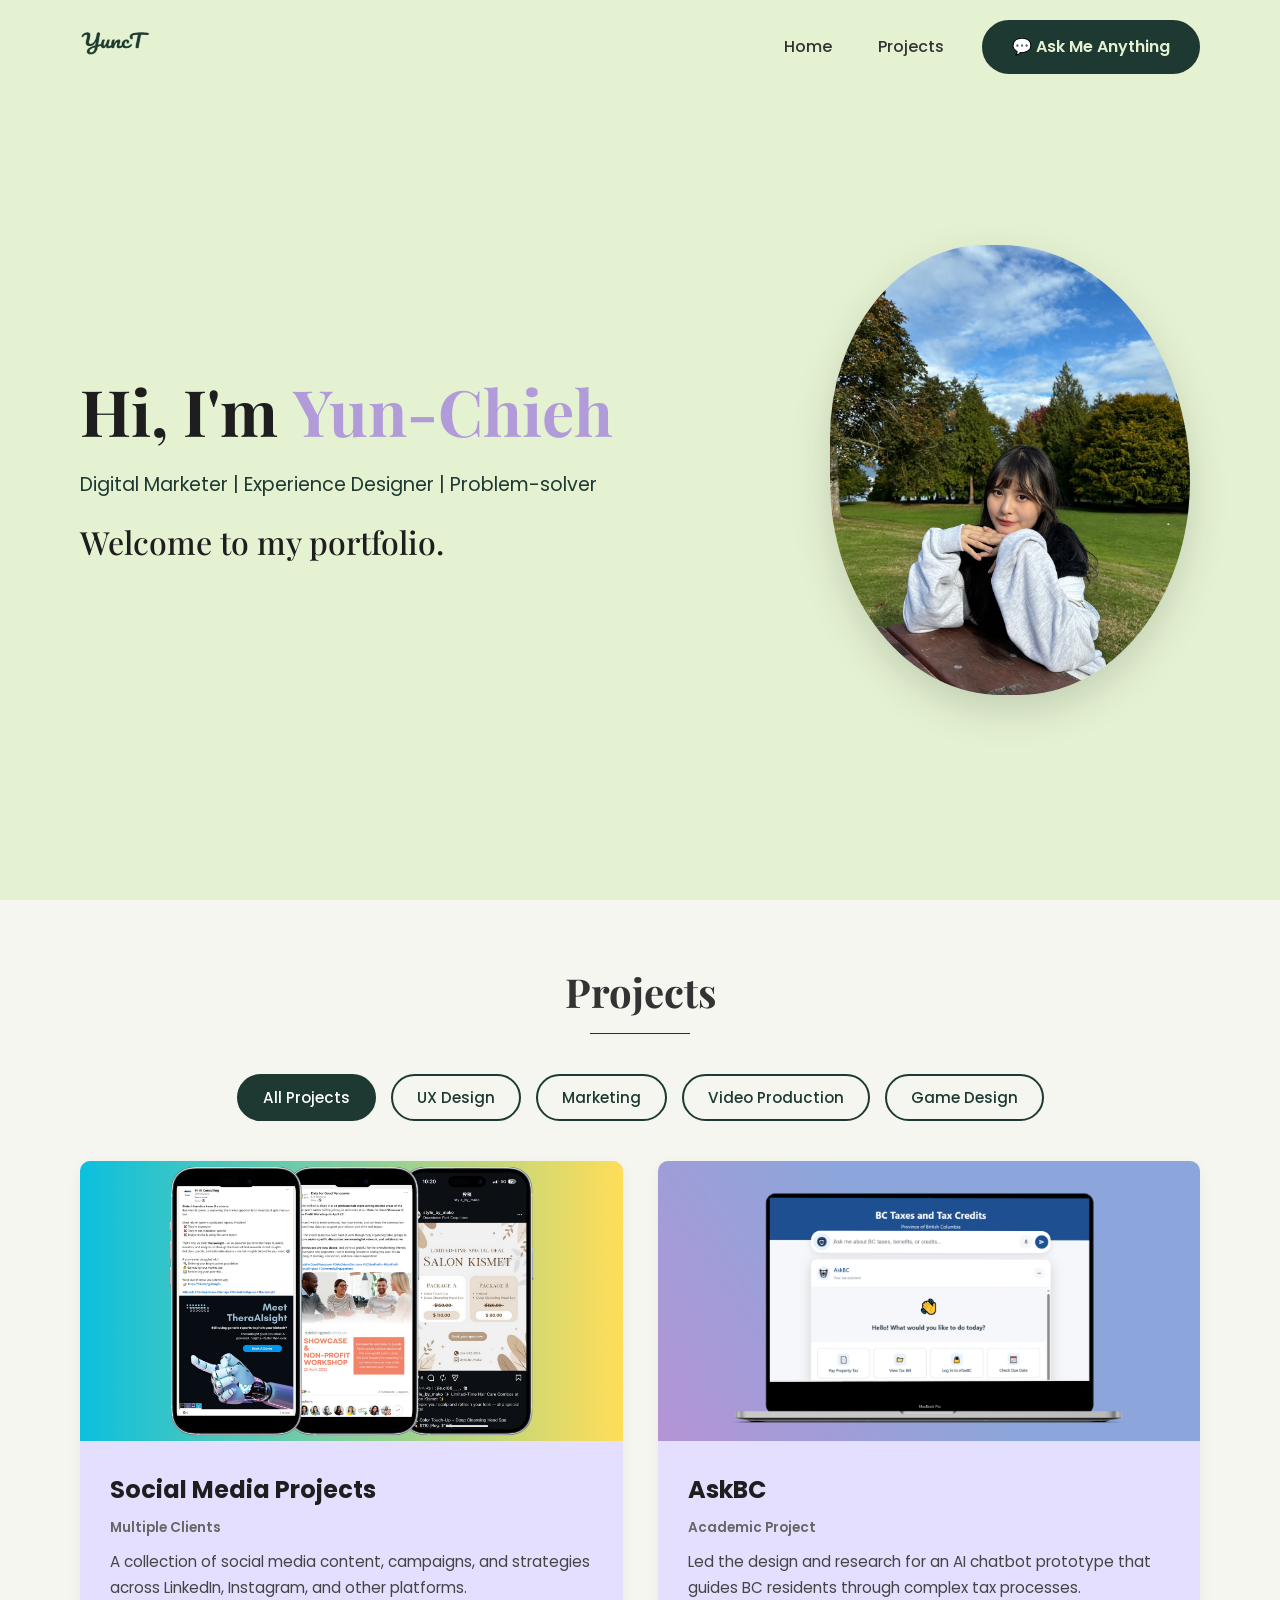
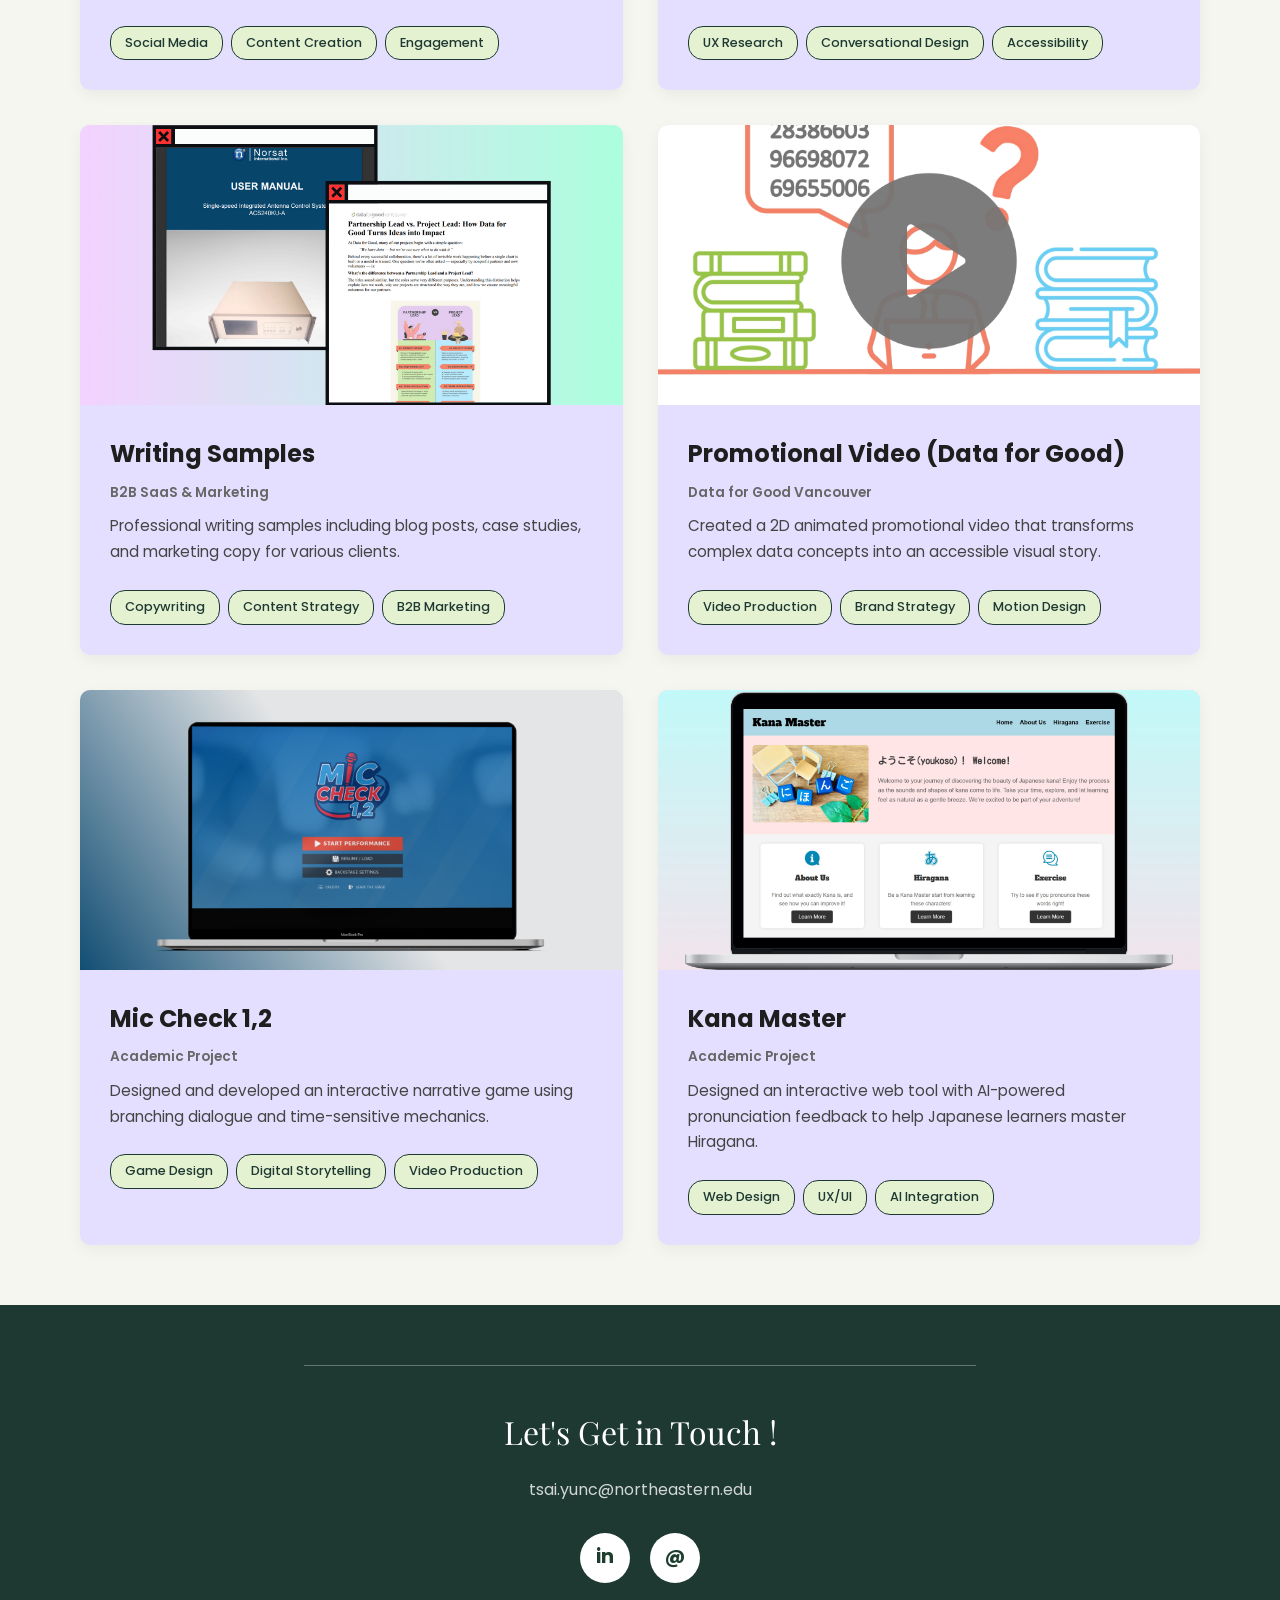
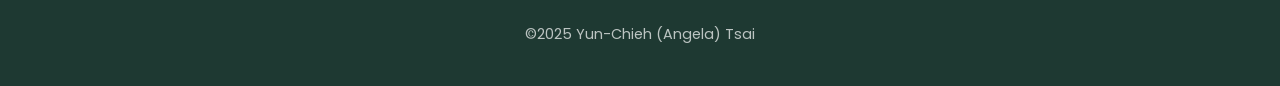
==== commit a1c84f7f: "2 columns index, new projects added" ====
--- a/index.html
+++ b/index.html
@@ -7,6 +7,11 @@
     <link rel="icon" type="image/x-icon" href="../Pic/favicon.png">
     <link rel="stylesheet" href="index_style.css">
     <link rel="stylesheet" href="https://fonts.googleapis.com/css2?family=Playfair+Display:wght@400;500;600;700&family=Poppins:wght@300;400;500;600&display=swap">
+
+    <meta property="og:image" content="https://angela-yt-portfolio.vercel.app/Pic/thumbnail.jpeg">
+    <meta property="og:image:width" content="1200">
+    <meta property="og:image:height" content="630">
+
 </head>
 <body>
     <!-- Navigation -->
@@ -16,17 +21,19 @@
             <ul>
                 <li><a href="index.html">Home</a></li>
                 <li><a href="#projects">Projects</a></li>
-                <li><a href="#featured-works">Featured Works</a></li>
             </ul>
             <a href="about/chatbot.html" class="cta-nav-button">💬 Ask Me Anything</a>
         </nav>
     </header>
 
-   <!-- Hero Section -->
+<!-- Hero Section -->
 <section id="hero" class="hero">
     <div class="hero-content">
         <div class="hero-text">
-            <h1>Hi, I'm <span class="highlight-name">Angela Tsai</span></h1>
+            <h1>Hi, I'm <span class="name-carousel">
+                <span class="name-item active">Yun-Chieh</span>
+                <span class="name-item">Angela</span>
+            </span></h1>
             <p class="hero-subtitle">Digital Marketer | Experience Designer | Problem-solver</p>
             <p class="hero-welcome">Welcome to my portfolio.</p>
         </div>
@@ -36,147 +43,168 @@
     </div>
 </section>
 
-    <!-- Projects Section -->
-    <section id="projects" class="projects">
-        <h2>Projects</h2>
+
+<!-- Projects Section -->
+<section id="projects" class="projects">
+    <h2>Projects</h2>
+    
+    <!-- Filter 按鈕 -->
+    <div class="project-filters">
+        <button class="filter-btn active" data-filter="all">All Projects</button>
+        <button class="filter-btn" data-filter="ux">UX Design</button>
+        <button class="filter-btn" data-filter="marketing">Marketing</button>
+        <button class="filter-btn" data-filter="video">Video Production</button>
+        <button class="filter-btn" data-filter="game">Game Design</button>
+    </div>
+    
+    <!-- Projects Grid (2 columns) -->
+    <div class="projects-grid">
+        <!-- Project 5: Social Media Projects (新增!) -->
+        <div class="project-card-new" data-category="marketing">
+            <div class="project-card-image">
+                <img src="Pic/social-media-preview.png" alt="Social Media Projects">
+                <div class="project-overlay">
+                    <a href="social-media-projects/social-media.html" class="project-link">Learn more</a>
+                </div>
+            </div>
+            <div class="project-card-content">
+                <h3>Social Media Projects</h3>
+                <p class="project-client">Multiple Clients</p>
+                <p class="project-description">A collection of social media content, campaigns, and strategies across LinkedIn, Instagram, and other platforms.</p>
+                <div class="project-tags">
+                    <span class="tag-small">Social Media</span>
+                    <span class="tag-small">Content Creation</span>
+                    <span class="tag-small">Engagement</span>
+                </div>
+            </div>
+        </div>
         
-<!-- Project 1: Kana Master -->
-<div class="project-card animate-on-scroll">
-    <div class="project-info">
-        <h3>Kana Master</h3>
-        <p>Designed an interactive web tool with AI-powered pronunciation feedback to help Japanese learners master Hiragana, improving speaking confidence for users who previously struggled with pitch accent recognition.</p>
-        <div class="project-tags">
-            <span class="tag">Web Design</span>
-            <span class="tag">UX/UI Design</span>
-            <span class="tag">AI Integration</span>
-            <span class="tag">Interactive Learning</span>
-        </div>
+            <!-- Project 3: AskBC -->
+            <div class="project-card-new" data-category="ux">
+                <div class="project-card-image">
+                    <img src="askbc/askbc.png" alt="AskBC">
+                       <div class="project-overlay">
+                        <a href="askbc/askbc.html" class="project-link">Learn more</a>
+                        </div>
+                    </div>
+                    <div class="project-card-content">
+                        <h3>AskBC</h3>
+                        <p class="project-client">Academic Project</p>
+                        <p class="project-description">Led the design and research for an AI chatbot prototype that guides BC residents through complex tax processes.</p>
+                    <div class="project-tags">
+                        <span class="tag-small">UX Research</span>
+                        <span class="tag-small">Conversational Design</span>
+                        <span class="tag-small">Accessibility</span>
+                    </div>
+                </div>
+            </div>
+
+            <!-- Project 6: Writing Samples (新增!) -->
+        <div class="project-card-new" data-category="marketing">
+            <div class="project-card-image">
+                <img src="Pic/writing-samples.png" alt="Writing Samples">
+                <div class="project-overlay">
+                    <a href="writing-samples/writing-samples.html" class="project-link">Learn more</a>
+                </div>
+            </div>
+            <div class="project-card-content">
+                <h3>Writing Samples</h3>
+                <p class="project-client">B2B SaaS & Marketing</p>
+                <p class="project-description">Professional writing samples including blog posts, case studies, and marketing copy for various clients.</p>
+                <div class="project-tags">
+                    <span class="tag-small">Copywriting</span>
+                    <span class="tag-small">Content Strategy</span>
+                    <span class="tag-small">B2B Marketing</span>
+                </div>
+            </div>
+        </div>
+        
+        <!-- Project 2: Data for Good Video -->
+        <div class="project-card-new" data-category="marketing video">
+            <div class="project-card-image">
+                <img src="Pic/promotional_ani.png" alt="Data for Good Video">
+                <div class="project-overlay">
+                    <a href="dfg-animation/dfg-animation.html" class="project-link">Learn more</a>
+                </div>
+            </div>
+            <div class="project-card-content">
+                <h3>Promotional Video (Data for Good)</h3>
+                <p class="project-client">Data for Good Vancouver</p>
+                <p class="project-description">Created a 2D animated promotional video that transforms complex data concepts into an accessible visual story.</p>
+                <div class="project-tags">
+                    <span class="tag-small">Video Production</span>
+                    <span class="tag-small">Brand Strategy</span>
+                    <span class="tag-small">Motion Design</span>
+                </div>
+            </div>
+        </div>
+
+        <!-- Project 4: Mic Check -->
+        <div class="project-card-new" data-category="game video">
+            <div class="project-card-image">
+                <img src="mic-check12/mic_check.png" alt="Mic Check 1,2">
+                <div class="project-overlay">
+                    <a href="mic-check12/mic-check12.html" class="project-link">Learn more</a>
+                </div>
+            </div>
+            <div class="project-card-content">
+                <h3>Mic Check 1,2</h3>
+                <p class="project-client">Academic Project</p>
+                <p class="project-description">Designed and developed an interactive narrative game using branching dialogue and time-sensitive mechanics.</p>
+                <div class="project-tags">
+                    <span class="tag-small">Game Design</span>
+                    <span class="tag-small">Digital Storytelling</span>
+                    <span class="tag-small">Video Production</span>
+                </div>
+            </div>
+        </div>
+
+        <!-- Project 1: Kana Master -->
+        <div class="project-card-new" data-category="ux">
+            <div class="project-card-image">
+                <img src="Pic/kanamaster.png" alt="Kana Master">
+                <div class="project-overlay">
+                    <a href="kana-master/kana-master.html" class="project-link">Learn more</a>
+                </div>
+            </div>
+            <div class="project-card-content">
+                <h3>Kana Master</h3>
+                <p class="project-client">Academic Project</p>
+                <p class="project-description">Designed an interactive web tool with AI-powered pronunciation feedback to help Japanese learners master Hiragana.</p>
+                <div class="project-tags">
+                    <span class="tag-small">Web Design</span>
+                    <span class="tag-small">UX/UI</span>
+                    <span class="tag-small">AI Integration</span>
+                </div>
+            </div>
+        </div>
+
+
+        <!-- Project 7: GTM Strategy (新增!) -->
+        <!-- <div class="project-card-new" data-category="marketing">
+            <div class="project-card-image">
+                <img src="Pic/gtm-preview.jpg" alt="GTM Strategy">
+                <div class="project-overlay">
+                    <a href="project7/project7.html" class="project-link">Learn more</a>
+                </div>
+            </div>
+            <div class="project-card-content">
+                <h3>Go-to-Market Strategy</h3>
+                <p class="project-client">Product Launch Projects</p>
+                <p class="project-description">Strategic planning and execution for product launches, including market research and campaign development.</p>
+                <div class="project-tags">
+                    <span class="tag-small">Strategy</span>
+                    <span class="tag-small">Market Research</span>
+                    <span class="tag-small">Campaign Planning</span>
+                </div>
+            </div>
+        </div> -->
+
     </div>
-    <div class="project-image">
-        <div class="image-overlay">
-            <img src="Pic/kanamaster.png" alt="Kana Master Web">
-            <div class="overlay-content">
-                <a href="project1/project1.html" class="overlay-btn">View Project</a>
-            </div>
-        </div>
-    </div>
-</div>
-
-<!-- Project 2: Promotional Video (Data for Good) -->
-<div class="project-card animate-on-scroll">
-    <div class="project-info">
-        <h3>Promotional Video<br>(Data for Good)</h3>
-        <p>Created a 2D animated promotional video that transforms complex data concepts into an accessible visual story, helping Data for Good expand brand awareness and attract nonprofit partners and volunteers.</p>
-        <div class="project-tags">
-            <span class="tag">Video Production</span>
-            <span class="tag">Digital Storytelling</span>
-            <span class="tag">Brand Strategy</span>
-            <span class="tag">Motion Design</span>
-        </div>
-    </div>
-    <div class="project-image">
-        <div class="image-overlay">
-            <img src="Pic/promotional_ani.png" alt="Promotional Video">
-            <div class="overlay-content">
-                <a href="project2/project2.html" class="overlay-btn">View Project</a>
-            </div>
-        </div>
-    </div>
-</div>
-
-<!-- Project 3: AskBC -->
-<div class="project-card animate-on-scroll">
-    <div class="project-info">
-        <h3>AskBC</h3>
-        <p>Led the design and research for an AI chatbot prototype that guides BC residents through complex tax processes with personalized, step-by-step instructions—reducing reliance on external help for older adults and non-English speakers.</p>
-        <div class="project-tags">
-            <span class="tag">UX Research</span>
-            <span class="tag">Conversational Design</span>
-            <span class="tag">Accessibility</span>
-            <span class="tag">Project Management</span>
-        </div>
-    </div>
-    <div class="project-image">
-        <div class="image-overlay">
-            <img src="project3/askbc.png" alt="AskBC">
-            <div class="overlay-content">
-                <a href="project3/project3.html" class="overlay-btn">View Project</a>
-            </div>
-        </div>
-    </div>
-</div>
-
-<!-- Project 4: Mic Check 1,2 -->
-<div class="project-card animate-on-scroll">
-    <div class="project-info">
-        <h3>Mic Check 1,2</h3>
-        <p>Designed and developed an interactive narrative game using branching dialogue and time-sensitive mechanics to translate the psychological experience of performance anxiety into an immersive player experience.</p>
-        <div class="project-tags">
-            <span class="tag">Game Design</span>
-            <span class="tag">Narrative Design</span>
-            <span class="tag">Video Production</span>
-            <span class="tag">Generative AI Design</span>
-        </div>
-    </div>
-    <div class="project-image">
-        <div class="image-overlay">
-            <img src="project4/mic_check.png" alt="Mic Check 1,2">
-            <div class="overlay-content">
-                <a href="project4/project4.html" class="overlay-btn">View Project</a>
-            </div>
-        </div>
-    </div>
-</div>
-
-    </section>
-
-    <!-- Featured Works Section -->
-    <section id="featured-works" class="featured-works">
-        <h2>Featured Works</h2>
-        
-        <div class="works-carousel">
-            <div class="carousel-container">
-                <div class="works-track" id="worksTrack">
-                    <!-- Works will be dynamically generated -->
-                </div>
-            </div>
-            
-            <div class="carousel-navigation">
-                <button class="nav-btn prev-btn" id="prevBtn"><<</button>
-                <button class="nav-btn next-btn" id="nextBtn">>></button>
-            </div>
-        </div>
-    </section>
-
-    <!-- Featured Works Modal -->
-    <div class="modal-overlay" id="modalOverlay">
-        <div class="modal-content">
-            <button class="modal-close" id="modalClose">×</button>
-            
-            <div class="modal-main">
-                <div class="modal-left">
-                    <div class="modal-image-container">
-                        <img class="modal-image" id="modalImage" src="" alt="">
-                        <button class="image-nav prev-image" id="prevImage">‹</button>
-                        <button class="image-nav next-image" id="nextImage">›</button>
-                    </div>
-                </div>
-                
-                <div class="modal-right">
-                    <h3 class="modal-title" id="modalTitle"></h3>
-                    <div class="client-pill">Linkedin Post</div>
-                    <p class="modal-description" id="modalDescription"></p>
-                    
-                    <a class="modal-link" id="modalLink" href="" target="_blank"></a>
-                </div>
-            </div>
-            
-            <div class="modal-bottom">
-                <button class="modal-nav prev-work" id="prevWork"><< Prev Work</button>
-                <button class="modal-nav next-work" id="nextWork">Next Work >></button>
-            </div>
-        </div>
-    </div>
+</section>
+
+    </div> <!-- ⬅️ 關閉 projects-container -->
+</section>
 
     <!-- Footer -->
     <footer>
@@ -192,6 +220,7 @@
 
     <script src="autohideheader.js"></script>
     <script src="scrollanimation.js"></script>
-    <script src="featured-works.js"></script>
+    <script src="project-filter.js"></script>
+    <script src="name-carousel.js"></script>
 </body>
 </html>
--- a/index_style.css
+++ b/index_style.css
@@ -108,7 +108,7 @@
     align-items: center;
     justify-content: center;
     background-color: #e5f2d2;
-    padding: 140px 80px 100px;  /* ⬅️ 上 140px, 下 100px */
+    padding: 140px 80px 100px;
     position: relative;
 }
 
@@ -155,14 +155,14 @@
 }
 
 .hero-image {
-    flex: 0 0 380px;  /* ⬅️ 稍微縮小 flex-basis */
+    flex: 0 0 380px;
     display: flex;
     justify-content: center;
     align-items: center;
 }
 
 .hero-image img {
-    width: 360px;   /* ⬅️ 稍微縮小 */
+    width: 360px;
     height: 450px;
     border-radius: 45% 55% 50% 50%;
     object-fit: cover;
@@ -170,21 +170,36 @@
     animation: fadeIn 1.2s ease;
 }
 
-/* Animations */
-@keyframes fadeInUp {
-    from {
-        opacity: 0;
-        transform: translateY(30px);
-    }
-    to {
-        opacity: 1;
-        transform: translateY(0);
-    }
-}
-
-@keyframes fadeIn {
-    from { opacity: 0; }
-    to { opacity: 1; }
+/* Name Carousel */
+.name-carousel {
+    display: inline-block;
+    position: relative;
+    color: #b19cd9;
+    min-width: 280px;
+    vertical-align: baseline;
+}
+
+.name-item {
+    opacity: 0;
+    transition: opacity 1.2s ease-in-out;
+    white-space: nowrap;
+    line-height: 1.2;
+}
+
+.name-item.active {
+    opacity: 1;
+}
+
+.name-item:first-child {
+    position: relative;
+    display: inline-block;
+}
+
+.name-item:not(:first-child) {
+    position: absolute;
+    top: 0;
+    left: 0;
+    display: inline-block;
 }
 
 /* Projects Section */
@@ -193,7 +208,6 @@
     background-color: #f5f6f0;
     position: relative;
     z-index: 10;
-    margin-top: -80px;
 }
 
 .projects h2 {
@@ -215,113 +229,114 @@
     background-color: #1e3932;
 }
 
-.project-card {
-    width: 80%;
-    max-width: 1000px;
-    margin: 0 auto 30px;
-    display: flex;
+/* Project Filters */
+.project-filters {
+    display: flex;
+    justify-content: center;
+    gap: 15px;
+    margin-bottom: 40px;
+    flex-wrap: wrap;
+}
+
+.filter-btn {
+    background-color: transparent;
+    color: #1e3932;
+    padding: 10px 24px;
+    border: 2px solid #1e3932;
+    border-radius: 25px;
+    font-size: 0.95rem;
+    font-weight: 500;
+    cursor: pointer;
+    transition: all 0.3s ease;
+    font-family: 'Poppins', sans-serif;
+}
+
+.filter-btn:hover {
+    background-color: #1e3932;
+    color: white;
+    transform: translateY(-2px);
+}
+
+.filter-btn.active {
+    background-color: #1e3932;
+    color: white;
+}
+
+/* Projects Grid - 2 Columns */
+.projects-grid {
+    display: grid;
+    grid-template-columns: repeat(2, 1fr);
+    gap: 35px;
+    max-width: 1400px;
+    margin: 0 auto;
+}
+
+/* Project Card - Vertical Layout */
+.project-card-new {
     background-color: #e4dfff;
     border-radius: 10px;
     overflow: hidden;
     box-shadow: 0 5px 15px rgba(0, 0, 0, 0.05);
-}
-
-.project-info {
-    padding: 40px;
-    width: 50%;
     display: flex;
     flex-direction: column;
-    justify-content: center;
-}
-
-.project-info h3 {
-    font-family: 'Poppins', sans-serif;
-    font-size: 1.8rem;
-    font-weight: 700;
-    margin-bottom: 10px;
-    color: #1e1e1e;
-}
-
-.project-info p {
-    margin-bottom: 10px;
-    color: #333;
-    line-height: 1.7;
-}
-
-/* Project Tags */
-.project-tags {
-    display: flex;
-    gap: 10px;
-    flex-wrap: wrap;
-    margin-top: 15px;
-}
-
-.tag {
-    background-color: #e5f2d2;
-    color: #1e3932;
-    padding: 6px 12px;
-    border-radius: 20px;
-    font-size: 0.85rem;
-    font-weight: 500;
-    border: 1px solid #1e3932;
     transition: all 0.3s ease;
 }
 
-.tag:hover {
-    background-color: #1e3932;
-    color: white;
-    transform: translateY(-2px);
-}
-
-.project-image {
-    width: 50%;
+.project-card-new:hover {
+    transform: translateY(-5px);
+    box-shadow: 0 8px 20px rgba(0, 0, 0, 0.1);
+}
+
+.project-card-new.hidden {
+    display: none;
+}
+
+/* Project Image - Top */
+.project-card-image {
+    width: 100%;
+    height: 280px;
     display: flex;
     align-items: center;
     justify-content: center;
-    padding: 20px;
-    margin-right: 20px;
-}
-
-.image-overlay {
+    padding: 0;
+    margin: 0;
+    overflow: hidden;
     position: relative;
-    overflow: hidden;
-    border-radius: 5px;
-    cursor: pointer;
-}
-
-.image-overlay img {
-    max-width: 100%;
-    border-radius: 5px;
+}
+
+.project-card-image img {
+    width: 100%;
+    height: 100%;
+    object-fit: cover;
     transition: transform 0.3s ease;
 }
 
-.overlay-content {
+.project-overlay {
     position: absolute;
     top: 0;
     left: 0;
     right: 0;
     bottom: 0;
-    background-color: rgba(30, 57, 50, 0.8);
+    background-color: rgba(30, 57, 50, 0.85);
     display: flex;
     align-items: center;
     justify-content: center;
     opacity: 0;
     transition: opacity 0.3s ease;
-    border-radius: 5px;
-}
-
-.image-overlay:hover .overlay-content {
+}
+
+.project-card-image:hover .project-overlay {
     opacity: 1;
 }
 
-.image-overlay:hover img {
+.project-card-image:hover img {
     transform: scale(1.05);
 }
 
-.overlay-btn {
+.project-link {
     background-color: white;
     color: #1e3932;
-    padding: 12px 24px;
+    padding: 12px 28px;
     border-radius: 25px;
     font-weight: 600;
     text-decoration: none;
@@ -329,332 +344,66 @@
     border: 2px solid white;
 }
 
-.overlay-btn:hover {
+.project-link:hover {
     background-color: transparent;
     color: white;
     transform: translateY(-2px);
 }
 
-/* Featured Works Section */
-.featured-works {
-    padding: 60px 80px;
-    background-color: #f5f6f0;
-    position: relative;
-    z-index: 10;
-}
-
-.featured-works h2 {
-    font-size: 2.5rem;
-    margin-bottom: 40px;
-    text-align: center;
-    position: relative;
-    padding-bottom: 10px;
+/* Project Info - Bottom */
+.project-card-content {
+    padding: 30px;
+    width: 100%;
+    display: flex;
+    flex-direction: column;
+    justify-content: flex-start;
+}
+
+.project-card-content h3 {
+    font-family: 'Poppins', sans-serif;
+    font-size: 1.5rem;
+    font-weight: 700;
+    margin-bottom: 8px;
+    color: #1e1e1e;
+}
+
+.project-card-content .project-client {
+    font-size: 0.85rem;
+    color: #666;
+    font-weight: 600;
+    margin-bottom: 10px;
+}
+
+.project-card-content .project-description {
+    margin-bottom: 15px;
+    color: #444;
+    line-height: 1.7;
+    font-size: 0.95rem;
+}
+
+/* Project Tags */
+.project-tags {
+    display: flex;
+    gap: 8px;
+    flex-wrap: wrap;
+    margin-top: 10px;
+}
+
+.tag-small {
+    background-color: #e5f2d2;
     color: #1e3932;
-}
-
-.featured-works h2:after {
-    content: "";
-    position: absolute;
-    bottom: 0;
-    left: 50%;
-    transform: translateX(-50%);
-    width: 100px;
-    height: 1px;
-    background-color: #1e3932;
-}
-
-.works-carousel {
-    max-width: 1200px;
-    margin: 0 auto;
-    position: relative;
-}
-
-.carousel-container {
-    overflow: hidden;
-    border-radius: 10px;
-    margin-bottom: 20px;
-}
-
-.works-track {
-    display: flex;
-    transition: transform 0.5s ease;
-    gap: 20px;
-}
-
-.work-item {
-    flex: 0 0 300px;
-    height: 200px;
-    background-color: #d3d3d3;
-    border-radius: 8px;
-    position: relative;
-    cursor: pointer;
-    overflow: hidden;
-    transition: transform 0.3s ease;
-}
-
-.work-item:hover {
-    transform: scale(1.05);
-}
-
-.work-item img {
-    width: 100%;
-    height: 100%;
-    object-fit: cover;
-    border-radius: 8px;
-}
-
-.work-overlay {
-    position: absolute;
-    top: 0;
-    left: 0;
-    right: 0;
-    bottom: 0;
-    background: linear-gradient(to bottom, transparent 0%, rgba(0,0,0,0.7) 100%);
-    display: flex;
-    align-items: flex-end;
-    padding: 20px;
-    opacity: 0;
-    transition: opacity 0.3s ease;
-    border-radius: 8px;
-}
-
-.work-item:hover .work-overlay {
-    opacity: 1;
-}
-
-.work-overlay h4 {
-    color: white;
-    font-size: 1.1rem;
-    font-weight: 600;
-    margin: 0;
-}
-
-.carousel-navigation {
-    display: flex;
-    justify-content: center;
-    gap: 20px;
-}
-
-.nav-btn {
-    background-color: #d3d3d3;
-    border: none;
-    padding: 10px 20px;
-    border-radius: 25px;
-    cursor: pointer;
-    font-size: 1rem;
-    font-weight: 600;
-    color: #333;
+    padding: 6px 14px;
+    border-radius: 15px;
+    font-size: 0.8rem;
+    font-weight: 500;
+    border: 1px solid #1e3932;
     transition: all 0.3s ease;
 }
 
-.nav-btn:hover:not(:disabled) {
+.tag-small:hover {
     background-color: #1e3932;
     color: white;
     transform: translateY(-2px);
-}
-
-.nav-btn:disabled {
-    opacity: 0.5;
-    cursor: not-allowed;
-}
-
-/* Modal Styles */
-.modal-overlay {
-    position: fixed;
-    top: 0;
-    left: 0;
-    width: 100%;
-    height: 100%;
-    background-color: rgba(0, 0, 0, 0.8);
-    display: none;
-    justify-content: center;
-    align-items: center;
-    z-index: 1000;
-    padding: 20px;
-}
-
-.modal-overlay.active {
-    display: flex;
-}
-
-.modal-content {
-    background: #f5f6f0;
-    border-radius: 15px;
-    max-width: 1000px;
-    width: 100%;
-    max-height: 95vh;
-    overflow: hidden;
-    position: relative;
-    display: flex;
-    flex-direction: column;
-}
-
-.modal-close {
-    position: absolute;
-    top: 20px;
-    right: 20px;
-    background: none;
-    border: none;
-    font-size: 2rem;
-    color: #666;
-    cursor: pointer;
-    z-index: 1001;
-    transition: color 0.3s ease;
-}
-
-.modal-close:hover {
-    color: #1e3932;
-}
-
-.modal-main {
-    display: flex;
-    flex-direction: row;
-    flex: 1;
-    min-height: 500px;
-}
-
-.modal-left {
-    flex: 0 0 55%;
-    position: relative;
-    background: white;
-    display: flex;
-    align-items: center;
-    justify-content: center;
-}
-
-.modal-image-container {
-    position: relative;
-    width: 100%;
-    height: 100%;
-    display: flex;
-    align-items: center;
-    justify-content: center;
-}
-
-.modal-image {
-    max-width: 100%;
-    max-height: 100%;
-    object-fit: contain;
-    border-radius: 8px;
-}
-
-.image-nav {
-    position: absolute;
-    top: 50%;
-    transform: translateY(-50%);
-    background: rgba(0, 0, 0, 0.5);
-    color: white;
-    border: none;
-    width: 40px;
-    height: 40px;
-    border-radius: 50%;
-    cursor: pointer;
-    font-size: 1.3rem;
-    display: flex;
-    align-items: center;
-    justify-content: center;
-    transition: background 0.3s ease;
-    z-index: 10;
-}
-
-.image-nav:hover {
-    background: rgba(0, 0, 0, 0.8);
-}
-
-.prev-image {
-    left: 20px;
-}
-
-.next-image {
-    right: 20px;
-}
-
-.modal-right {
-    flex: 0 0 45%;
-    padding: 40px;
-    display: flex;
-    flex-direction: column;
-    justify-content: flex-start;
-    overflow-y: auto;
-    max-height: 70vh;
-}
-
-.modal-title {
-    font-size: 1.8rem;
-    font-weight: 700;
-    color: #1e1e1e;
-    margin-bottom: 20px;
-    font-family: 'Poppins', sans-serif;
-}
-
-.modal-description {
-    color: #333;
-    line-height: 1.7;
-    margin-bottom: 25px;
-    font-size: 1rem;
-}
-
-.modal-link {
-    color: #1e3932;
-    text-decoration: none;
-    font-weight: 600;
-    transition: color 0.3s ease;
-}
-
-.modal-link:hover {
-    color: #2d5a47;
-    text-decoration: underline;
-}
-
-.modal-bottom {
-    display: flex;
-    justify-content: center;
-    gap: 20px;
-    padding: 20px;
-    background-color: #f8f9fa;
-    border-top: 1px solid #e9ecef;
-}
-
-.modal-nav {
-    background-color: #1e3932;
-    color: white;
-    border: none;
-    padding: 12px 24px;
-    border-radius: 25px;
-    cursor: pointer;
-    font-weight: 600;
-    transition: all 0.3s ease;
-}
-
-.modal-nav:hover:not(:disabled) {
-    background-color: #2d5a47;
-    transform: translateY(-2px);
-}
-
-.modal-nav:disabled {
-    background-color: #ccc;
-    cursor: not-allowed;
-    transform: none;
-}
-
-.fw-desc {
-    white-space: pre-line;
-}
-
-.modal-right .client-pill {
-    display: inline-block;
-    background-color: #e7f7e0;
-    color: #333;
-    font-size: 0.95rem;
-    font-weight: 500;
-    padding: 6px 16px;
-    border-radius: 30px;
-    margin-bottom: 18px;
-    width: fit-content;
-}
-
-.modal-right .modal-link {
-    margin-top: 12px;
 }
 
 /* Footer */
@@ -815,24 +564,20 @@
         border-radius: 45% 55% 50% 50%;
     }
 
-
-    .projects,
-    .featured-works {
+    .name-carousel {
+        min-width: 250px;
+    }
+
+    .projects {
         padding: 60px 40px;
     }
 
-    .project-card {
-        flex-direction: column;
-        width: 90%;
-    }
-
-    .project-info,
-    .project-image {
+    .projects-grid {
+        gap: 30px;
+    }
+
+    .project-card-new {
         width: 100%;
-    }
-    
-    .project-image {
-        margin-right: 0;
     }
     
     footer {
@@ -866,108 +611,100 @@
     }
 
     .hero {
-        min-height: auto;
-        padding: 110px 20px 70px;  /* ⬅️ 增加底部空間 */
+        min-height: 0;
+        height: auto;
+        padding: 110px 20px 60px;
+        overflow: visible;
     }
     
     .hero-content {
         flex-direction: column-reverse;
         gap: 40px;
         text-align: center;
+        overflow: visible;
     }
     
     .hero-text {
         max-width: 100%;
+        width: 100%;
+        overflow: visible;
     }
     
     .hero h1 {
         font-size: 2.5rem;
+        margin-bottom: 15px;
     }
     
     .hero-subtitle {
         font-size: 1rem;
+        margin-bottom: 12px;
     }
     
     .hero-welcome {
         font-size: 1.4rem;
+        margin-top: 10px;
+        margin-bottom: 20px;
+        display: block !important;
+        line-height: 1.6;
     }
     
     .hero-image {
-        flex: 0 0 260px;
+        flex: 0 0 auto;
+        margin-bottom: 30px;
     }
     
     .hero-image img {
-        width: 240px;
-        height: 300px;
+        width: 260px;
+        height: 330px;
         border-radius: 45% 55% 50% 50%;
     }
 
-    .projects,
-    .featured-works {
+    .name-carousel {
+        min-width: 220px;
+    }
+
+    .projects {
+        margin-top: 0 !important;
         padding: 40px 20px;
     }
 
-    .projects h2,
-    .featured-works h2 {
+    .projects h2 {
         font-size: 2rem;
     }
 
-    .project-card {
+    .projects-grid {
+        grid-template-columns: 1fr;
+        gap: 25px;
+    }
+
+    .project-card-new {
         width: 100%;
     }
 
-    .project-info {
+    .project-card-image {
+        height: 240px;
+    }
+
+    .project-card-content {
         padding: 25px;
     }
 
-    .project-info h3 {
-        font-size: 1.5rem;
+    .project-card-content h3 {
+        font-size: 1.4rem;
+    }
+
+    .filter-btn {
+        padding: 8px 18px;
+        font-size: 0.9rem;
     }
     
     .project-tags {
         gap: 8px;
     }
     
-    .tag {
+    .tag-small {
         font-size: 0.8rem;
         padding: 5px 10px;
-    }
-    
-    /* Featured Works Mobile */
-    .work-item {
-        flex: 0 0 250px;
-        height: 170px;
-    }
-    
-    /* Modal Mobile */
-    .modal-content {
-        max-width: 95vw;
-        max-height: 95vh;
-    }
-    
-    .modal-main {
-        flex-direction: column;
-    }
-    
-    .modal-left {
-        flex: 0 0 auto;
-        min-height: 250px;
-        max-height: 40vh;
-    }
-    
-    .modal-right {
-        flex: 1;
-        padding: 20px;
-        max-height: 50vh;
-    }
-    
-    .modal-title {
-        font-size: 1.5rem;
-    }
-    
-    .modal-bottom {
-        flex-direction: column;
-        gap: 10px;
     }
 
     footer {
@@ -996,11 +733,19 @@
     }
 
     .hero {
-        padding: 100px 15px 60px;  /* ⬅️ 增加底部空間 */
+        min-height: 0;
+        height: auto;
+        padding: 100px 15px 50px;
+        overflow: visible;
     }
     
     .hero-content {
         gap: 30px;
+        overflow: visible;
+    }
+    
+    .hero-text {
+        overflow: visible;
     }
     
     .hero h1 {
@@ -1009,62 +754,62 @@
     
     .hero-subtitle {
         font-size: 0.95rem;
+        margin-bottom: 10px;
     }
     
     .hero-welcome {
         font-size: 1.2rem;
+        margin-top: 8px;
+        margin-bottom: 15px;
+        display: block !important;
     }
     
     .hero-image {
-        flex: 0 0 200px;
+        margin-bottom: 25px;
     }
     
     .hero-image img {
-        width: 200px;
-        height: 250px;
+        width: 220px;
+        height: 280px;
         border-radius: 45% 55% 50% 50%;
     }
 
-    .projects,
-    .featured-works {
+    .name-carousel {
+        min-width: 180px;
+    }
+
+    .projects {
+        margin-top: 0 !important;
         padding: 30px 15px;
     }
 
-    .projects h2,
-    .featured-works h2 {
+    .projects h2 {
         font-size: 1.8rem;
     }
 
-    .project-info {
+    .projects-grid {
+        gap: 20px;
+    }
+
+    .project-card-image {
+        height: 200px;
+    }
+
+    .project-card-content {
         padding: 20px;
     }
 
-    .project-info h3 {
+    .project-card-content h3 {
         font-size: 1.3rem;
-        margin-bottom: 12px;
-    }
-    
-    .project-info p {
-        font-size: 0.95rem;
-    }
-    
-    /* Featured Works Extra Small */
-    .work-item {
-        flex: 0 0 200px;
-        height: 140px;
-    }
-    
-    .work-overlay h4 {
-        font-size: 0.95rem;
-    }
-    
-    .carousel-navigation {
-        gap: 15px;
-    }
-    
-    .nav-btn {
+    }
+
+    .project-card-content p {
+        font-size: 0.9rem;
+    }
+
+    .filter-btn {
         padding: 8px 16px;
-        font-size: 0.9rem;
+        font-size: 0.85rem;
     }
 
     footer {
